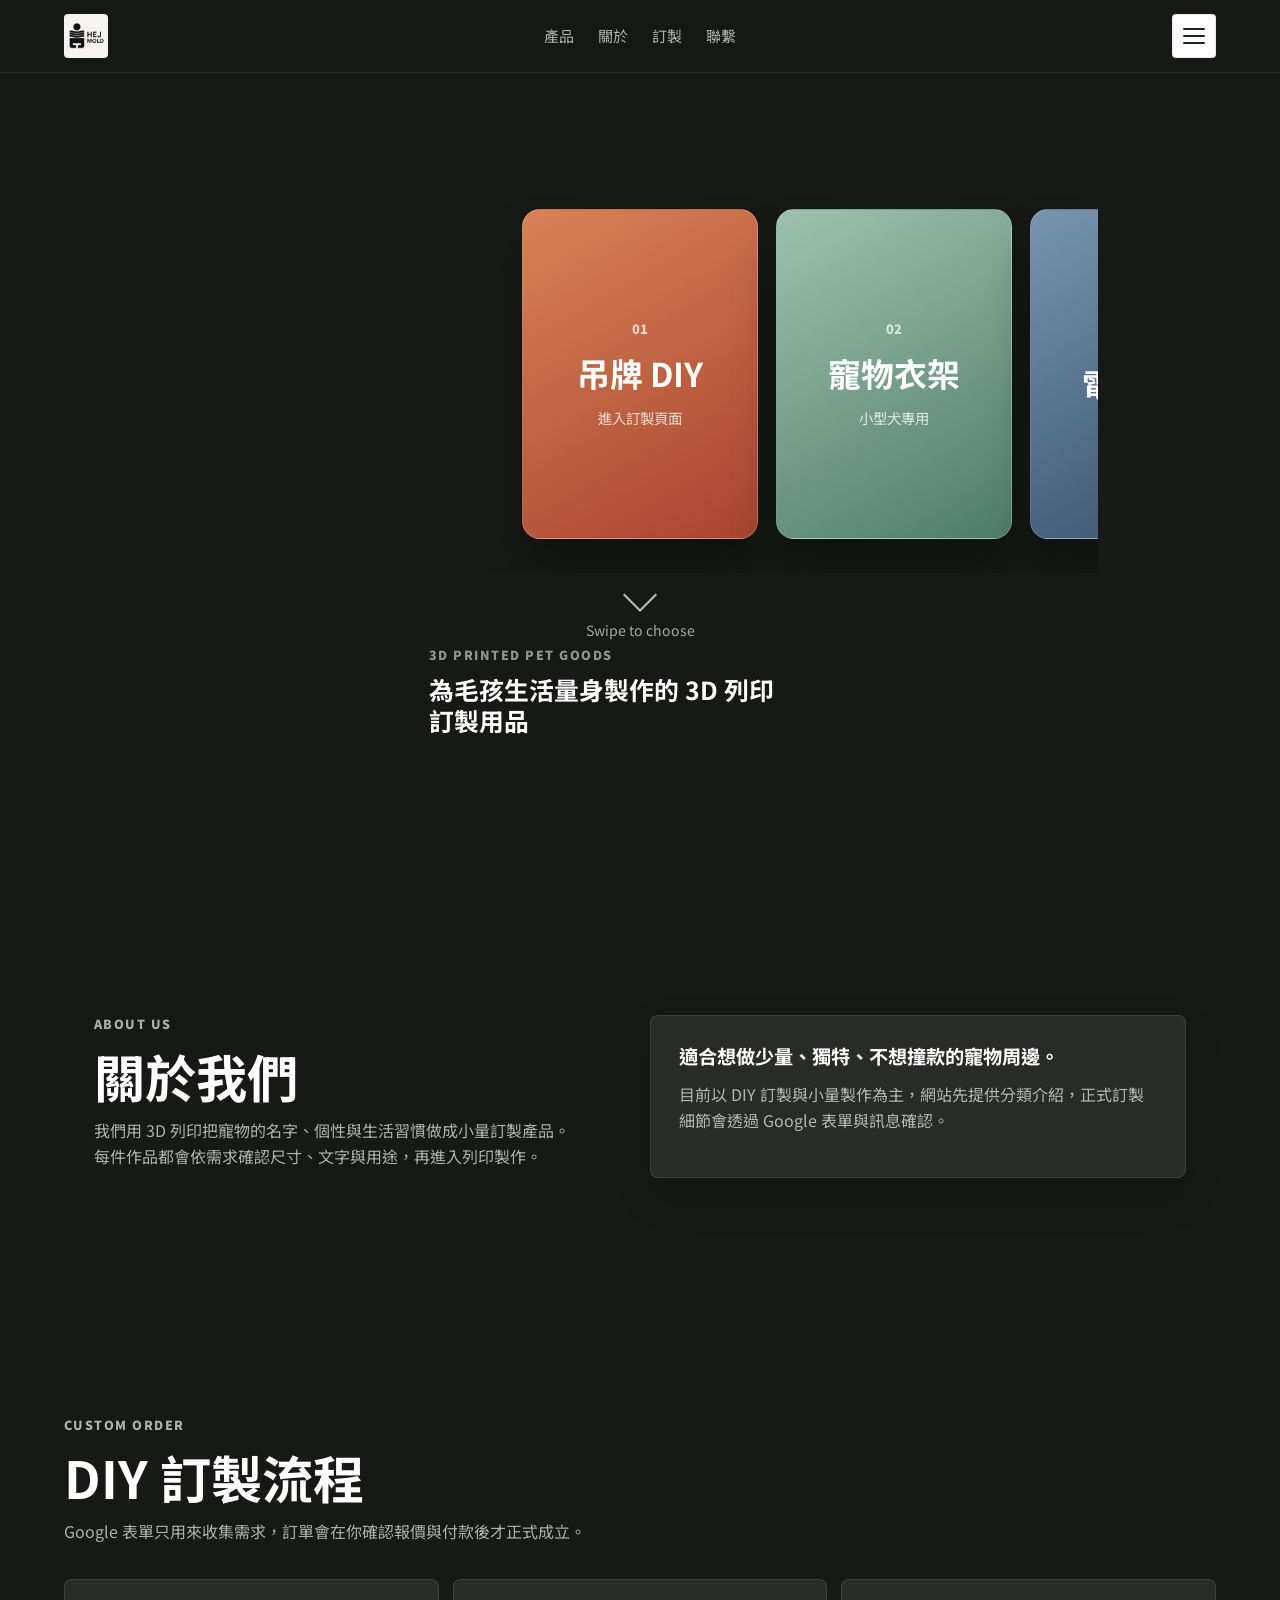
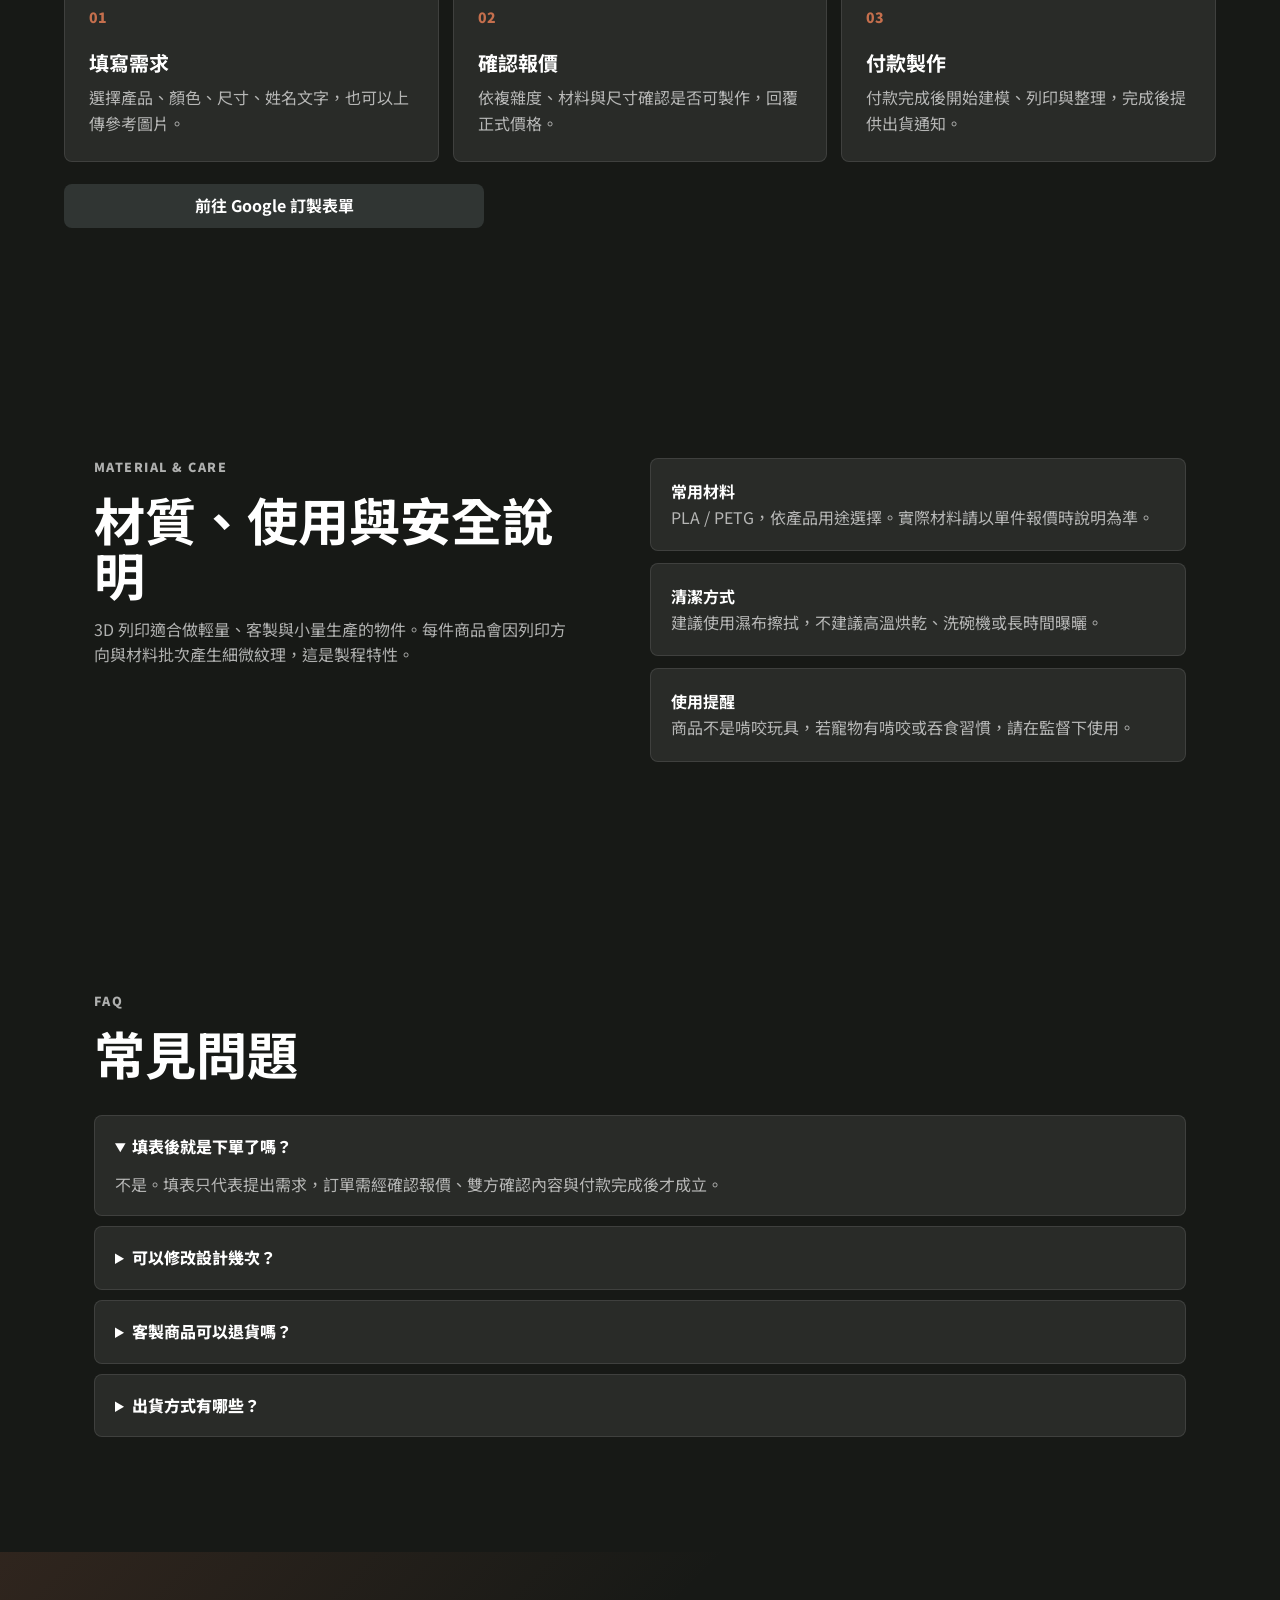
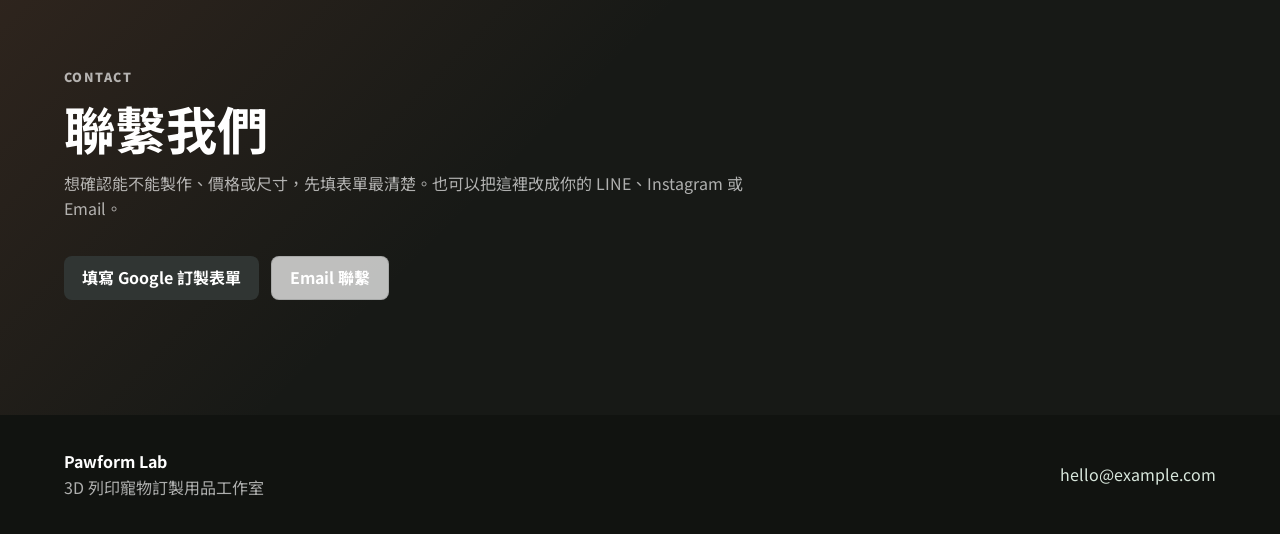
==== index.html @ da433636 "Initial HEJ MOLD website" ====
<!doctype html>
<html lang="zh-Hant">
  <head>
    <meta charset="utf-8">
    <meta name="viewport" content="width=device-width, initial-scale=1">
    <meta name="theme-color" content="#171916">
    <meta name="apple-mobile-web-app-status-bar-style" content="black-translucent">
    <title>Pawform Lab | 3D 列印寵物訂製用品</title>
    <meta
      name="description"
      content="Pawform Lab 製作 3D 列印寵物用品，提供姓名、尺寸、顏色與生活情境的 DIY 客製訂製。"
    >
    <link rel="preconnect" href="https://fonts.googleapis.com">
    <link rel="preconnect" href="https://fonts.gstatic.com" crossorigin>
    <link
      href="https://fonts.googleapis.com/css2?family=Noto+Sans+TC:wght@400;500;700;900&display=swap"
      rel="stylesheet"
    >
    <link rel="stylesheet" href="styles.css">
  </head>
  <body>
    <header class="site-header" aria-label="主選單">
      <a class="brand" href="#top" aria-label="HEJ MOLD 首頁">
        <img class="brand-logo" src="assets/hej-mold-logo.jpg" alt="HEJ MOLD">
      </a>
      <nav class="nav-links" aria-label="頁面區塊">
        <a href="#products">產品</a>
        <a href="#about">關於</a>
        <a href="#custom">訂製</a>
        <a href="#contact">聯繫</a>
      </nav>
      <button class="menu-toggle" type="button" aria-label="開啟選單" aria-controls="site-menu" aria-expanded="false">
        <span></span>
        <span></span>
        <span></span>
      </button>
    </header>

    <div class="menu-modal" id="site-menu" aria-hidden="true">
      <button class="menu-backdrop" type="button" aria-label="關閉選單"></button>
      <div class="menu-panel" role="dialog" aria-modal="true" aria-label="網站選單">
        <button class="menu-close" type="button" aria-label="關閉選單">×</button>
        <a href="#about">關於我們</a>
        <a href="#contact">聯繫我們</a>
        <div class="menu-qr">
          <img
            src="https://api.qrserver.com/v1/create-qr-code/?size=180x180&data=https%3A%2F%2Fwww.instagram.com%2Fhejmold%3Figsh%3DMWtweHJ1cDFxdWg3OQ%3D%3D"
            alt="HEJ MOLD Instagram QR Code"
          >
          <p>Instagram</p>
        </div>
      </div>
    </div>

    <main id="top">
      <section class="hero section-band">
        <div class="hero-categories" aria-label="產品類別卡片選單">
          <div class="category-carousel" aria-label="可滑動產品類別">
            <a class="category-card card-clay" href="tag-diy.html">
              <span>01</span>
              <strong>吊牌 DIY</strong>
              <small>進入訂製頁面</small>
            </a>
            <a class="category-card card-mint" href="#hanger">
              <span>02</span>
              <strong>寵物衣架</strong>
              <small>小型犬專用</small>
            </a>
            <a class="category-card card-blue" href="#smart-tag">
              <span>03</span>
              <strong>電子吊牌</strong>
              <small></small>
            </a>
            <a class="category-card card-cream" href="#statue">
              <span>04</span>
              <strong>寵物雕像製作</strong>
              <small></small>
            </a>
            <a class="category-card card-charcoal" href="#doll-bag">
              <span>05</span>
              <strong>娃包</strong>
              <small></small>
            </a>
            <a class="category-card card-mint" href="#about">
              <span>06</span>
              <strong>關於我們</strong>
              <small>小量訂製工作室</small>
            </a>
            <a class="category-card card-clay" href="#contact">
              <span>07</span>
              <strong>聯繫我們</strong>
              <small>填表確認報價</small>
            </a>
          </div>
          <div class="drag-hint">
            <span></span>
            <p>Swipe to choose</p>
          </div>
        </div>
        <div class="hero-summary">
          <p>3D Printed Pet Goods</p>
          <strong>為毛孩生活量身製作的 3D 列印訂製用品</strong>
        </div>
      </section>

      <section class="section product-overview" id="products">
        <div class="section-heading">
          <p class="eyebrow">Products</p>
          <h2>第一批主打產品</h2>
          <p>先用少量品項測試市場，讓客人容易理解、容易下單，也方便你控管製作時間。</p>
        </div>

        <div class="product-grid five-products">
          <a class="product-card" id="tag-diy" href="tag-diy.html">
            <div class="product-visual visual-tag" role="img" aria-label="寵物姓名吊牌示意"></div>
            <div class="product-info">
              <p class="product-type">Tag DIY</p>
              <h3>吊牌 DIY</h3>
              <p>專屬名牌，承載安心，也承載彼此的陪伴。可依需求選擇顏色、背面樣式與聯絡資訊。</p>
              <span class="price">填表後報價</span>
            </div>
          </a>

          <article class="product-card" id="hanger">
            <div class="product-visual visual-hanger" role="img" aria-label="寵物衣架示意"></div>
            <div class="product-info">
              <p class="product-type">Hanger</p>
              <h3>寵物衣架</h3>
              <p>為小型寵物衣服、牽繩、領巾設計，可依衣物尺寸調整寬度。</p>
              <span class="price">NT$ 120 起</span>
            </div>
          </article>

          <article class="product-card" id="smart-tag">
            <div class="product-visual visual-smart" role="img" aria-label="電子吊牌示意"></div>
            <div class="product-info">
              <p class="product-type">Smart Tag</p>
              <h3>電子吊牌</h3>
              <p>可規劃 QR Code 或 NFC 資訊入口，適合放聯絡方式、社群頁或寵物資料頁。</p>
              <span class="price">NT$ 280 起</span>
            </div>
          </article>

          <article class="product-card" id="statue">
            <div class="product-visual visual-statue" role="img" aria-label="寵物雕像示意"></div>
            <div class="product-info">
              <p class="product-type">Pet Statue</p>
              <h3>寵物雕像製作</h3>
              <p>依照片與造型需求製作紀念小雕像，適合桌面擺件、生日禮物與收藏。</p>
              <span class="price">依需求報價</span>
            </div>
          </article>

          <article class="product-card" id="doll-bag">
            <div class="product-visual visual-bag" role="img" aria-label="娃包示意"></div>
            <div class="product-info">
              <p class="product-type">Doll Bag</p>
              <h3>娃包</h3>
              <p>為玩偶、吊飾或小型寵物周邊設計的展示包配件，可搭配名字與色彩客製。</p>
              <span class="price">NT$ 320 起</span>
            </div>
          </article>
        </div>

      </section>

      <section class="section split" id="about">
        <div>
          <p class="eyebrow">About Us</p>
          <h2>關於我們</h2>
          <p>
            我們用 3D 列印把寵物的名字、個性與生活習慣做成小量訂製產品。每件作品都會依需求確認尺寸、文字與用途，再進入列印製作。
          </p>
        </div>
        <div class="about-panel">
          <strong>適合想做少量、獨特、不想撞款的寵物周邊。</strong>
          <p>目前以 DIY 訂製與小量製作為主，網站先提供分類介紹，正式訂製細節會透過 Google 表單與訊息確認。</p>
        </div>
      </section>

      <section class="custom section-band" id="custom">
        <div class="section-heading">
          <p class="eyebrow">Custom Order</p>
          <h2>DIY 訂製流程</h2>
          <p>Google 表單只用來收集需求，訂單會在你確認報價與付款後才正式成立。</p>
        </div>

        <div class="steps">
          <article>
            <span>01</span>
            <h3>填寫需求</h3>
            <p>選擇產品、顏色、尺寸、姓名文字，也可以上傳參考圖片。</p>
          </article>
          <article>
            <span>02</span>
            <h3>確認報價</h3>
            <p>依複雜度、材料與尺寸確認是否可製作，回覆正式價格。</p>
          </article>
          <article>
            <span>03</span>
            <h3>付款製作</h3>
            <p>付款完成後開始建模、列印與整理，完成後提供出貨通知。</p>
          </article>
        </div>

        <a class="wide-cta" href="https://docs.google.com/forms/d/e/1FAIpQLScx-44lM4GZ6sVmiGCI82Ga-LqEifvNZSYOcZWOJEOEW6aUzw/viewform" target="_blank" rel="noreferrer">
          前往 Google 訂製表單
        </a>
      </section>

      <section class="section split" id="material">
        <div>
          <p class="eyebrow">Material & Care</p>
          <h2>材質、使用與安全說明</h2>
          <p>
            3D 列印適合做輕量、客製與小量生產的物件。每件商品會因列印方向與材料批次產生細微紋理，這是製程特性。
          </p>
        </div>
        <div class="notice-list">
          <div>
            <strong>常用材料</strong>
            <p>PLA / PETG，依產品用途選擇。實際材料請以單件報價時說明為準。</p>
          </div>
          <div>
            <strong>清潔方式</strong>
            <p>建議使用濕布擦拭，不建議高溫烘乾、洗碗機或長時間曝曬。</p>
          </div>
          <div>
            <strong>使用提醒</strong>
            <p>商品不是啃咬玩具，若寵物有啃咬或吞食習慣，請在監督下使用。</p>
          </div>
        </div>
      </section>

      <section class="section" id="faq">
        <div class="section-heading">
          <p class="eyebrow">FAQ</p>
          <h2>常見問題</h2>
        </div>
        <div class="faq-list">
          <details open>
            <summary>填表後就是下單了嗎？</summary>
            <p>不是。填表只代表提出需求，訂單需經確認報價、雙方確認內容與付款完成後才成立。</p>
          </details>
          <details>
            <summary>可以修改設計幾次？</summary>
            <p>基礎文字與尺寸可在製作前討論調整。付款並開始列印後，若要大幅修改會重新報價。</p>
          </details>
          <details>
            <summary>客製商品可以退貨嗎？</summary>
            <p>客製化商品依個人需求製作，非重大瑕疵不接受任意退貨。若運送或製作有問題，請收到後盡快聯繫。</p>
          </details>
          <details>
            <summary>出貨方式有哪些？</summary>
            <p>可依你的服務能力改成超商店到店、郵寄或宅配。正式上線前請把運費規則補上。</p>
          </details>
        </div>
      </section>

      <section class="contact section-band" id="contact">
        <div class="section-heading">
          <p class="eyebrow">Contact</p>
          <h2>聯繫我們</h2>
          <p>想確認能不能製作、價格或尺寸，先填表單最清楚。也可以把這裡改成你的 LINE、Instagram 或 Email。</p>
        </div>
        <div class="contact-actions">
          <a class="button primary" href="https://docs.google.com/forms/d/e/1FAIpQLScx-44lM4GZ6sVmiGCI82Ga-LqEifvNZSYOcZWOJEOEW6aUzw/viewform" target="_blank" rel="noreferrer">
            填寫 Google 訂製表單
          </a>
          <a class="button secondary" href="mailto:hello@example.com">Email 聯繫</a>
        </div>
      </section>
    </main>

    <footer class="site-footer">
      <div>
        <strong>Pawform Lab</strong>
        <p>3D 列印寵物訂製用品工作室</p>
      </div>
      <a href="mailto:hello@example.com">hello@example.com</a>
    </footer>
    <script src="script.js"></script>
  </body>
</html>
---- styles.css ----
:root {
  --ink: #1f2523;
  --muted: #66706d;
  --line: #dce2de;
  --paper: #f7f5ef;
  --panel: #ffffff;
  --clay: #c56f4d;
  --mint: #8fb7a3;
  --blue: #506f8f;
  --charcoal: #303533;
  --shadow: 0 24px 70px rgba(39, 45, 42, 0.14);
}

* {
  box-sizing: border-box;
}

html {
  scroll-behavior: smooth;
  background: #171916;
  overflow-x: hidden;
}

body {
  margin: 0;
  color: white;
  background: #171916;
  font-family: "Noto Sans TC", system-ui, -apple-system, BlinkMacSystemFont, "Segoe UI", sans-serif;
  line-height: 1.6;
  overflow-x: hidden;
}

a {
  color: inherit;
  text-decoration: none;
}

.site-header {
  position: fixed;
  top: 0;
  right: 0;
  left: 0;
  z-index: 20;
  display: flex;
  align-items: center;
  justify-content: space-between;
  gap: 24px;
  min-height: calc(72px + env(safe-area-inset-top));
  padding: calc(14px + env(safe-area-inset-top)) clamp(20px, 5vw, 64px) 14px;
  background: rgba(23, 25, 22, 0.9);
  border-bottom: 1px solid rgba(255, 255, 255, 0.08);
  backdrop-filter: blur(18px);
}

.brand,
.nav-links,
.contact-actions,
.site-footer {
  display: flex;
  align-items: center;
}

.brand {
  gap: 10px;
  font-weight: 900;
  letter-spacing: 0;
}

.brand-logo {
  display: block;
  width: 44px;
  height: 44px;
  object-fit: cover;
  background: white;
  border-radius: 4px;
}

.brand-mark {
  display: grid;
  width: 34px;
  height: 34px;
  place-items: center;
  color: white;
  background: var(--charcoal);
  border-radius: 8px;
}

.nav-links {
  gap: 24px;
  color: rgba(255, 255, 255, 0.66);
  font-size: 0.94rem;
}

.nav-links a:hover {
  color: white;
}

.nav-cta,
.button,
.wide-cta {
  display: inline-flex;
  align-items: center;
  justify-content: center;
  min-height: 44px;
  padding: 0 18px;
  font-weight: 700;
  border-radius: 8px;
}

.nav-cta,
.button.primary,
.wide-cta {
  color: white;
  background: var(--charcoal);
}

.menu-toggle {
  display: inline-grid;
  width: 44px;
  height: 44px;
  place-items: center;
  padding: 10px;
  background: white;
  border: 1px solid rgba(31, 37, 35, 0.1);
  border-radius: 4px;
  cursor: pointer;
}

.menu-toggle span {
  display: block;
  width: 22px;
  height: 2px;
  background: var(--ink);
  border-radius: 999px;
}

.menu-modal {
  position: fixed;
  inset: 0;
  z-index: 80;
  display: grid;
  justify-items: end;
  pointer-events: none;
  opacity: 0;
  transition: opacity 180ms ease;
}

.menu-modal[aria-hidden="false"] {
  pointer-events: auto;
  opacity: 1;
}

.menu-backdrop {
  position: absolute;
  inset: 0;
  background: rgba(23, 25, 22, 0.58);
  border: 0;
}

.menu-panel {
  position: relative;
  display: grid;
  align-content: start;
  width: min(340px, calc(100vw - 32px));
  min-height: 100%;
  gap: 12px;
  padding: 72px 22px 28px;
  background: #fffaf0;
  box-shadow: -18px 0 42px rgba(0, 0, 0, 0.2);
  transform: translateX(100%);
  transition: transform 220ms ease;
}

.menu-modal[aria-hidden="false"] .menu-panel {
  transform: translateX(0);
}

.menu-close {
  position: absolute;
  top: 18px;
  right: 18px;
  width: 40px;
  height: 40px;
  color: var(--ink);
  font-size: 1.8rem;
  line-height: 1;
  background: transparent;
  border: 0;
  cursor: pointer;
}

.menu-panel > a {
  display: flex;
  align-items: center;
  min-height: 54px;
  padding: 0 14px;
  color: var(--ink);
  font-size: 1.08rem;
  font-weight: 900;
  background: white;
  border: 1px solid rgba(31, 37, 35, 0.08);
  border-radius: 8px;
}

.menu-qr {
  display: grid;
  justify-items: center;
  gap: 12px;
  margin-top: 18px;
  padding: 22px;
  background: white;
  border: 1px solid rgba(31, 37, 35, 0.08);
  border-radius: 8px;
}

.menu-qr img {
  width: 180px;
  height: 180px;
}

.menu-qr p {
  margin: 0;
  color: var(--muted);
  font-weight: 900;
}

body.menu-open {
  overflow: hidden;
}

.section,
.section-band {
  padding: clamp(72px, 9vw, 120px) clamp(20px, 5vw, 64px);
}

.section {
  max-width: 1220px;
  margin: 0 auto;
}

.section-band {
  width: 100%;
}

.hero {
  display: grid;
  align-content: center;
  justify-items: center;
  min-height: 100svh;
  padding: calc(96px + env(safe-area-inset-top)) clamp(16px, 5vw, 64px) clamp(40px, 6vw, 72px);
  background: #171916;
}

.eyebrow {
  margin: 0 0 14px;
  color: var(--clay);
  font-size: 0.78rem;
  font-weight: 900;
  letter-spacing: 0.12em;
  text-transform: uppercase;
}

h1,
h2,
h3,
p {
  margin-top: 0;
}

h1 {
  max-width: 720px;
  margin-bottom: 22px;
  font-size: clamp(2.8rem, 7vw, 6.8rem);
  line-height: 0.98;
  letter-spacing: 0;
}

h2 {
  margin-bottom: 14px;
  font-size: clamp(2rem, 4vw, 4rem);
  line-height: 1.08;
  letter-spacing: 0;
}

h3 {
  margin-bottom: 10px;
  font-size: 1.25rem;
  line-height: 1.25;
}

.hero-text,
.section-heading p,
.split p,
.product-info p,
.steps p,
.notice-list p,
.faq-list p,
.site-footer p {
  color: rgba(255, 255, 255, 0.66);
}

.section h2,
.section h3,
.section-band h2,
.section-band h3,
.about-panel strong,
.faq-list summary,
.notice-list strong {
  color: white;
}

.hero-text {
  max-width: 610px;
  margin-bottom: 32px;
  font-size: clamp(1.05rem, 2vw, 1.3rem);
}

.button.secondary {
  background: rgba(255, 255, 255, 0.72);
  border: 1px solid rgba(31, 37, 35, 0.14);
}

.hero-product,
.hero-categories {
  position: relative;
  width: 100%;
  min-height: 0;
}

.hero-categories {
  display: grid;
  place-items: center;
}

.drag-hint p {
  margin: 0;
  color: rgba(255, 255, 255, 0.62);
  font-size: 0.88rem;
}

.category-carousel {
  display: flex;
  gap: 18px;
  width: min(100%, 560px);
  overflow-x: auto;
  padding: 22px calc(50% - 118px) 34px;
  scroll-snap-type: x mandatory;
  scrollbar-width: none;
}

.category-carousel::-webkit-scrollbar {
  display: none;
}

.category-card {
  position: relative;
  display: flex;
  flex: 0 0 236px;
  flex-direction: column;
  align-items: center;
  justify-content: center;
  gap: 16px;
  min-height: clamp(270px, 40svh, 330px);
  padding: 22px;
  color: white;
  text-align: center;
  border: 1px solid rgba(255, 255, 255, 0.18);
  border-radius: 18px;
  scroll-snap-align: center;
  box-shadow: 0 30px 44px rgba(0, 0, 0, 0.28);
  transition: transform 180ms ease, opacity 180ms ease;
}

.category-card:hover {
  transform: translateY(-6px);
}

.category-card span {
  color: rgba(255, 255, 255, 0.72);
  font-size: 0.8rem;
  font-weight: 900;
}

.category-card strong {
  max-width: 180px;
  font-size: 2.05rem;
  line-height: 1.05;
}

.category-card small {
  color: rgba(255, 255, 255, 0.78);
  font-size: 0.9rem;
}

.card-clay {
  background: linear-gradient(150deg, #d88257, #a7452f);
}

.card-mint {
  background: linear-gradient(150deg, #9fc1ad, #4e7d6b);
}

.card-blue {
  background: linear-gradient(150deg, #7894b0, #344d6b);
}

.card-cream {
  color: var(--ink);
  background: linear-gradient(150deg, #fff6dd, #d9b46f);
}

.card-cream span,
.card-cream small {
  color: rgba(31, 37, 35, 0.68);
}

.card-charcoal {
  background: linear-gradient(150deg, #545b57, #1a1f1d);
}

.drag-hint {
  display: grid;
  justify-items: center;
  gap: 12px;
  padding-top: 10px;
}

.hero-summary {
  display: grid;
  gap: 8px;
  width: min(430px, 100%);
  padding: 4px 4px 0;
  color: white;
}

.hero-summary p {
  margin: 0;
  color: rgba(255, 255, 255, 0.54);
  font-size: 0.78rem;
  font-weight: 900;
  letter-spacing: 0.12em;
  text-transform: uppercase;
}

.hero-summary strong {
  max-width: 350px;
  font-size: clamp(1.2rem, 5vw, 1.55rem);
  line-height: 1.28;
}

.drag-hint span {
  width: 24px;
  height: 24px;
  border: solid rgba(255, 255, 255, 0.72);
  border-width: 0 2px 2px 0;
  transform: rotate(45deg);
  animation: drag-bounce 1.5s ease-in-out infinite;
}

@keyframes drag-bounce {
  50% {
    transform: translateY(8px) rotate(45deg);
  }
}

.product-overview {
  display: none;
}

.product-stage {
  position: relative;
  height: 520px;
  overflow: hidden;
  background:
    radial-gradient(circle at 30% 24%, rgba(255, 255, 255, 0.72), transparent 22%),
    linear-gradient(150deg, #dfe9df, #c4d4cb 48%, #e8e2d7);
  border: 1px solid rgba(31, 37, 35, 0.09);
  border-radius: 8px;
  box-shadow: var(--shadow);
}

.tag-preview,
.stand-preview,
.bowl-preview {
  position: absolute;
  filter: drop-shadow(0 28px 22px rgba(36, 44, 40, 0.18));
}

.tag-preview {
  top: 72px;
  left: 52px;
  display: grid;
  width: 230px;
  height: 154px;
  place-items: center;
  color: white;
  background: linear-gradient(145deg, #cc7350, #a94e34);
  border-radius: 34px 34px 48px 48px;
  transform: rotate(-9deg);
}

.tag-hole {
  position: absolute;
  top: 20px;
  width: 28px;
  height: 28px;
  background: #f7f5ef;
  border-radius: 50%;
}

.tag-name {
  margin-top: 26px;
  font-size: 2rem;
  font-weight: 900;
}

.tag-line {
  margin-top: -22px;
  font-size: 0.72rem;
  font-weight: 700;
  letter-spacing: 0.18em;
}

.stand-preview {
  right: 42px;
  bottom: 74px;
  width: 240px;
  height: 250px;
  background: #f8f2e7;
  border: 18px solid #2f3b39;
  border-bottom-width: 34px;
  border-radius: 18px;
  transform: rotate(4deg);
}

.stand-preview span {
  display: block;
  height: 18px;
  margin: 28px 26px;
  background: var(--mint);
  border-radius: 999px;
}

.bowl-preview {
  left: 92px;
  bottom: 68px;
  width: 220px;
  height: 118px;
  background: linear-gradient(180deg, #7f9eb5 0 44%, #506f8f 45% 100%);
  border-radius: 20px 20px 72px 72px;
}

.sample-card {
  position: absolute;
  right: -18px;
  bottom: 36px;
  display: flex;
  align-items: center;
  gap: 14px;
  width: min(310px, 82%);
  padding: 16px;
  background: rgba(255, 255, 255, 0.86);
  border: 1px solid rgba(31, 37, 35, 0.1);
  border-radius: 8px;
  box-shadow: 0 18px 48px rgba(31, 37, 35, 0.16);
  backdrop-filter: blur(16px);
}

.sample-card p {
  margin: 3px 0 0;
  color: var(--muted);
  font-size: 0.9rem;
}

.sample-dot {
  flex: 0 0 auto;
  width: 42px;
  height: 42px;
  background: var(--mint);
  border: 8px solid #eaf2ec;
  border-radius: 50%;
}

.section-heading {
  max-width: 720px;
  margin-bottom: 34px;
}

.product-grid {
  display: grid;
  grid-template-columns: repeat(3, minmax(0, 1fr));
  gap: 18px;
}

.five-products {
  grid-template-columns: repeat(5, minmax(0, 1fr));
}

.product-card {
  display: block;
  overflow: hidden;
  background: var(--panel);
  border: 1px solid rgba(31, 37, 35, 0.08);
  border-radius: 8px;
  box-shadow: 0 18px 38px rgba(31, 37, 35, 0.08);
}

.product-visual {
  position: relative;
  min-height: 260px;
  background: #e8ece6;
}

.visual-tag::before,
.visual-hanger::before,
.visual-stand::before,
.visual-stand::after,
.visual-smart::before,
.visual-smart::after,
.visual-statue::before,
.visual-statue::after,
.visual-bag::before,
.visual-bag::after {
  position: absolute;
  content: "";
}

.visual-tag::before {
  inset: 58px 82px 68px;
  background: var(--clay);
  border-radius: 28px 28px 40px 40px;
  box-shadow: inset 0 14px 0 rgba(255, 255, 255, 0.18), 0 26px 30px rgba(31, 37, 35, 0.12);
}

.visual-tag::after {
  position: absolute;
  top: 82px;
  left: 50%;
  width: 26px;
  height: 26px;
  content: "";
  background: var(--paper);
  border-radius: 50%;
  transform: translateX(-50%);
}

.visual-hanger {
  background: linear-gradient(135deg, #f0eadf, #dae5dc);
}

.visual-hanger::before {
  top: 70px;
  left: 50%;
  width: 190px;
  height: 104px;
  border: 18px solid var(--blue);
  border-top: 0;
  border-radius: 0 0 90px 90px;
  transform: translateX(-50%);
}

.visual-hanger::after {
  position: absolute;
  top: 48px;
  left: 50%;
  width: 46px;
  height: 46px;
  content: "";
  border: 12px solid var(--blue);
  border-bottom: 0;
  border-radius: 50px 50px 0 0;
  transform: translateX(-50%);
}

.visual-stand {
  background: linear-gradient(135deg, #dce7e1, #f1eee6);
}

.visual-stand::before {
  inset: 56px 92px 54px;
  background: var(--charcoal);
  border-radius: 8px;
}

.visual-stand::after {
  inset: 82px 120px 86px;
  background: repeating-linear-gradient(180deg, var(--mint) 0 16px, transparent 16px 44px);
}

.visual-smart {
  background: linear-gradient(135deg, #ece8df, #dce7e9);
}

.visual-smart::before {
  inset: 56px 82px 64px;
  background: var(--charcoal);
  border-radius: 34px 34px 44px 44px;
  box-shadow: 0 24px 28px rgba(31, 37, 35, 0.16);
}

.visual-smart::after {
  top: 112px;
  left: 50%;
  width: 76px;
  height: 76px;
  background:
    linear-gradient(90deg, white 0 14px, transparent 14px 26px, white 26px 40px, transparent 40px),
    linear-gradient(white 0 14px, transparent 14px 26px, white 26px 40px, transparent 40px);
  border: 14px solid #f4f0e6;
  transform: translateX(-50%);
}

.visual-statue {
  background: linear-gradient(135deg, #e8eee9, #f1e5da);
}

.visual-statue::before {
  top: 60px;
  left: 50%;
  width: 118px;
  height: 124px;
  background: var(--mint);
  border-radius: 46% 46% 40% 40%;
  box-shadow: 0 24px 28px rgba(31, 37, 35, 0.15);
  transform: translateX(-50%);
}

.visual-statue::after {
  left: 50%;
  bottom: 48px;
  width: 178px;
  height: 44px;
  background: var(--clay);
  border-radius: 50%;
  transform: translateX(-50%);
}

.visual-bag {
  background: linear-gradient(135deg, #f2eadf, #dce5df);
}

.visual-bag::before {
  inset: 72px 80px 48px;
  background: #fffaf0;
  border: 18px solid var(--blue);
  border-radius: 34px 34px 26px 26px;
  box-shadow: 0 24px 28px rgba(31, 37, 35, 0.13);
}

.visual-bag::after {
  top: 46px;
  left: 50%;
  width: 96px;
  height: 70px;
  border: 16px solid var(--blue);
  border-bottom: 0;
  border-radius: 80px 80px 0 0;
  transform: translateX(-50%);
}

.product-info {
  padding: 22px;
}

.product-type {
  margin-bottom: 6px;
  color: var(--clay);
  font-size: 0.78rem;
  font-weight: 900;
  letter-spacing: 0.1em;
  text-transform: uppercase;
}

.price {
  display: inline-flex;
  margin-top: 12px;
  color: var(--ink);
  font-weight: 900;
}

.product-page {
  padding: calc(96px + env(safe-area-inset-top)) clamp(16px, 5vw, 64px) clamp(80px, 8vw, 120px);
}

.product-page .tag-detail {
  max-width: 1040px;
  margin: 0 auto;
}

.tag-detail {
  display: grid;
  gap: 18px;
  margin-top: 28px;
}

.tag-detail section {
  overflow: hidden;
  padding: clamp(28px, 6vw, 54px);
  background:
    linear-gradient(135deg, rgba(255, 255, 255, 0.86), rgba(255, 255, 255, 0.72)),
    var(--panel);
  border: 1px solid rgba(31, 37, 35, 0.08);
  border-radius: 8px;
}

.tag-story {
  min-height: 320px;
  display: grid;
  align-content: center;
  justify-items: center;
  text-align: center;
}

.tag-story h1,
.tag-story h2 {
  color: #5d615f;
  text-shadow: 0 2px 0 rgba(255, 255, 255, 0.9), 0 7px 18px rgba(31, 37, 35, 0.18);
}

.tag-story > p:last-child {
  margin: 0;
  color: #a17a6a;
  font-size: clamp(1rem, 3vw, 1.35rem);
  font-weight: 700;
  letter-spacing: 0.08em;
}

.tag-story.with-pet {
  grid-template-columns: minmax(0, 1fr) 240px;
  justify-items: stretch;
  text-align: left;
  gap: 24px;
}

.tag-story.with-pet h3,
.tag-story.with-pet h2,
.tag-specs h3,
.tag-specs h2,
.tag-options h3,
.tag-options h2,
.tag-notice h2,
.tag-notice h3 {
  color: #5d615f;
  font-size: clamp(1.7rem, 5vw, 3rem);
  letter-spacing: 0.06em;
}

.tag-story.with-pet p {
  color: #6f7471;
  font-size: clamp(1.05rem, 3vw, 1.45rem);
  font-weight: 700;
}

.pet-portrait {
  align-self: center;
  width: 240px;
  aspect-ratio: 1;
  background:
    radial-gradient(circle at 50% 35%, #eed7bd 0 28%, transparent 29%),
    radial-gradient(circle at 38% 33%, #d0aa86 0 11%, transparent 12%),
    radial-gradient(circle at 62% 33%, #d0aa86 0 11%, transparent 12%),
    radial-gradient(circle at 50% 63%, #9fb4a8 0 33%, transparent 34%),
    #f6f2eb;
  border-radius: 50%;
  box-shadow: inset 0 -18px 34px rgba(255, 255, 255, 0.88), 0 22px 42px rgba(31, 37, 35, 0.12);
}

.tag-specs,
.tag-options,
.tag-notice {
  text-align: center;
}

.spec-row {
  display: grid;
  grid-template-columns: repeat(2, 1fr);
  max-width: 420px;
  margin: 30px auto;
}

.spec-row div {
  display: grid;
  gap: 8px;
  color: #747a77;
}

.spec-row div + div {
  border-left: 2px solid rgba(31, 37, 35, 0.18);
}

.spec-row span {
  font-weight: 700;
}

.spec-row strong {
  font-size: 1.2rem;
  letter-spacing: 0.08em;
}

.tag-size-visual {
  position: relative;
  width: min(360px, 100%);
  min-height: 300px;
  margin: 0 auto 28px;
  display: grid;
  place-items: center;
}

.round-tag-demo {
  position: relative;
  display: grid;
  width: 220px;
  aspect-ratio: 1;
  place-items: center;
  color: #171916;
  background: #b9bab4;
  border-radius: 50%;
  box-shadow: inset 0 0 0 12px rgba(31, 37, 35, 0.08), 0 24px 34px rgba(31, 37, 35, 0.14);
}

.round-tag-demo::before {
  position: absolute;
  top: -28px;
  width: 34px;
  height: 54px;
  content: "";
  border: 10px solid #111310;
  border-bottom: 0;
  border-radius: 26px 26px 0 0;
}

.round-tag-demo span {
  margin-top: 30px;
  font-size: 1.65rem;
  font-weight: 900;
  letter-spacing: 0.16em;
}

.size-y,
.size-x {
  position: absolute;
  color: #5d615f;
  font-size: 1.05rem;
  font-weight: 900;
  letter-spacing: 0.08em;
}

.size-y {
  left: 10px;
  top: 50%;
  transform: translateY(-50%);
}

.size-x {
  bottom: 6px;
  left: 50%;
  transform: translateX(-50%);
}

.tag-note {
  max-width: 520px;
  margin: 0 auto;
  color: #747a77;
  font-size: clamp(1rem, 3vw, 1.25rem);
  font-weight: 700;
}

.color-grid,
.back-grid {
  display: grid;
  grid-template-columns: repeat(4, minmax(0, 1fr));
  gap: 18px;
  margin-top: 28px;
}

.color-grid div,
.back-grid div {
  display: grid;
  justify-items: center;
  gap: 12px;
  color: #747a77;
  font-weight: 700;
}

.swatch,
.back-grid span {
  display: grid;
  width: min(128px, 100%);
  aspect-ratio: 1;
  place-items: center;
  border-radius: 50%;
  box-shadow: inset 0 0 0 8px rgba(31, 37, 35, 0.06), 0 14px 22px rgba(31, 37, 35, 0.1);
}

.fog {
  background: #b8b8b3;
}

.navy {
  background: #626d93;
}

.olive {
  background: #72785f;
}

.black {
  background: #3d3f3e;
}

.back-grid span {
  color: #4c514f;
  border: 2px solid #d7d7d2;
  background: #fbfaf7;
  font-size: 0.9rem;
  font-weight: 900;
}

.back-grid span:empty::before {
  content: "";
}

.tag-notice {
  text-align: left;
}

.tag-notice ul {
  display: grid;
  gap: 12px;
  margin: 18px 0 24px;
  padding-left: 1.2rem;
  color: #747a77;
  font-weight: 700;
}

.tag-notice .button {
  width: 100%;
}

.custom {
  background: #171916;
}

.steps {
  display: grid;
  grid-template-columns: repeat(3, minmax(0, 1fr));
  gap: 14px;
  margin-bottom: 22px;
}

.steps article,
.notice-list div,
.faq-list details {
  background: rgba(255, 255, 255, 0.08);
  border: 1px solid rgba(255, 255, 255, 0.1);
  border-radius: 8px;
}

.steps article {
  padding: 24px;
}

.steps span {
  display: inline-flex;
  margin-bottom: 22px;
  color: var(--clay);
  font-size: 0.88rem;
  font-weight: 900;
}

.wide-cta {
  width: min(100%, 420px);
}

.split {
  display: grid;
  grid-template-columns: minmax(0, 0.9fr) minmax(320px, 1fr);
  gap: clamp(28px, 6vw, 74px);
  align-items: start;
}

.notice-list {
  display: grid;
  gap: 12px;
}

.notice-list div {
  padding: 20px;
}

.about-panel {
  padding: 28px;
  background: rgba(255, 255, 255, 0.08);
  border: 1px solid rgba(255, 255, 255, 0.1);
  border-radius: 8px;
  box-shadow: 0 18px 42px rgba(0, 0, 0, 0.14);
}

.about-panel strong {
  display: block;
  margin-bottom: 12px;
  font-size: 1.2rem;
  line-height: 1.35;
}

.notice-list p,
.faq-list p,
.steps p,
.product-info p,
.site-footer p {
  margin-bottom: 0;
}

.faq-list {
  display: grid;
  gap: 10px;
}

.faq-list details {
  padding: 18px 20px;
}

.faq-list summary {
  cursor: pointer;
  font-weight: 800;
}

.faq-list p {
  padding-top: 12px;
}

.site-footer {
  justify-content: space-between;
  gap: 24px;
  padding: 34px clamp(20px, 5vw, 64px);
  color: white;
  background: #111310;
}

.site-footer a {
  color: #d8e7dc;
}

.floating-order {
  position: fixed;
  right: 16px;
  bottom: 16px;
  left: 16px;
  z-index: 40;
  display: none;
  align-items: center;
  justify-content: center;
  min-height: 52px;
  color: var(--ink);
  font-weight: 900;
  background: #fff6dd;
  border: 1px solid rgba(31, 37, 35, 0.12);
  border-radius: 8px;
  box-shadow: 0 18px 42px rgba(31, 37, 35, 0.24);
}

.contact {
  background:
    linear-gradient(135deg, rgba(197, 111, 77, 0.14), transparent 42%),
    #171916;
}

.contact-actions {
  flex-wrap: wrap;
  gap: 12px;
}

@media (max-width: 920px) {
  .nav-links {
    display: none;
  }

  .hero,
  .split {
    grid-template-columns: 1fr;
  }

  .hero {
    min-height: 100svh;
  }

  .hero-product,
  .hero-categories {
    min-height: 0;
  }

  .product-stage {
    height: 430px;
  }

  .product-grid,
  .five-products,
  .steps {
    grid-template-columns: 1fr;
  }

}

@media (max-width: 620px) {
  body {
    padding-bottom: 76px;
  }

  .site-header {
    min-height: calc(58px + env(safe-area-inset-top));
    padding: calc(10px + env(safe-area-inset-top)) 14px 10px;
    background: #171916;
    border-bottom-color: rgba(255, 255, 255, 0.08);
  }

  .brand {
    color: white;
  }

  .nav-cta {
    min-height: 38px;
    padding: 0 12px;
    color: var(--ink);
    background: #fff6dd;
    font-size: 0.86rem;
  }

  .section,
  .section-band {
    padding-inline: 18px;
  }

  h1 {
    font-size: clamp(2.55rem, 15vw, 4rem);
  }

  .hero-categories {
    min-height: 0;
  }

  .category-carousel {
    padding-inline: calc(50% - 103px);
  }

  .category-card {
    flex-basis: 206px;
    min-height: 270px;
  }

  .category-card strong {
    font-size: 1.68rem;
  }

  .tag-story {
    min-height: 260px;
  }

  .tag-story.with-pet {
    grid-template-columns: 1fr;
  }

  .pet-portrait {
    width: min(220px, 72vw);
    justify-self: center;
  }

  .color-grid,
  .back-grid {
    grid-template-columns: repeat(2, minmax(0, 1fr));
    gap: 20px 12px;
  }

  .floating-order {
    display: flex;
  }

  .tag-preview {
    left: 24px;
    width: 190px;
    height: 128px;
  }

  .stand-preview {
    right: 20px;
    width: 188px;
  }

  .bowl-preview {
    left: 46px;
    width: 188px;
  }

  .sample-card {
    right: 10px;
  }

  .site-footer {
    align-items: flex-start;
    flex-direction: column;
  }
}
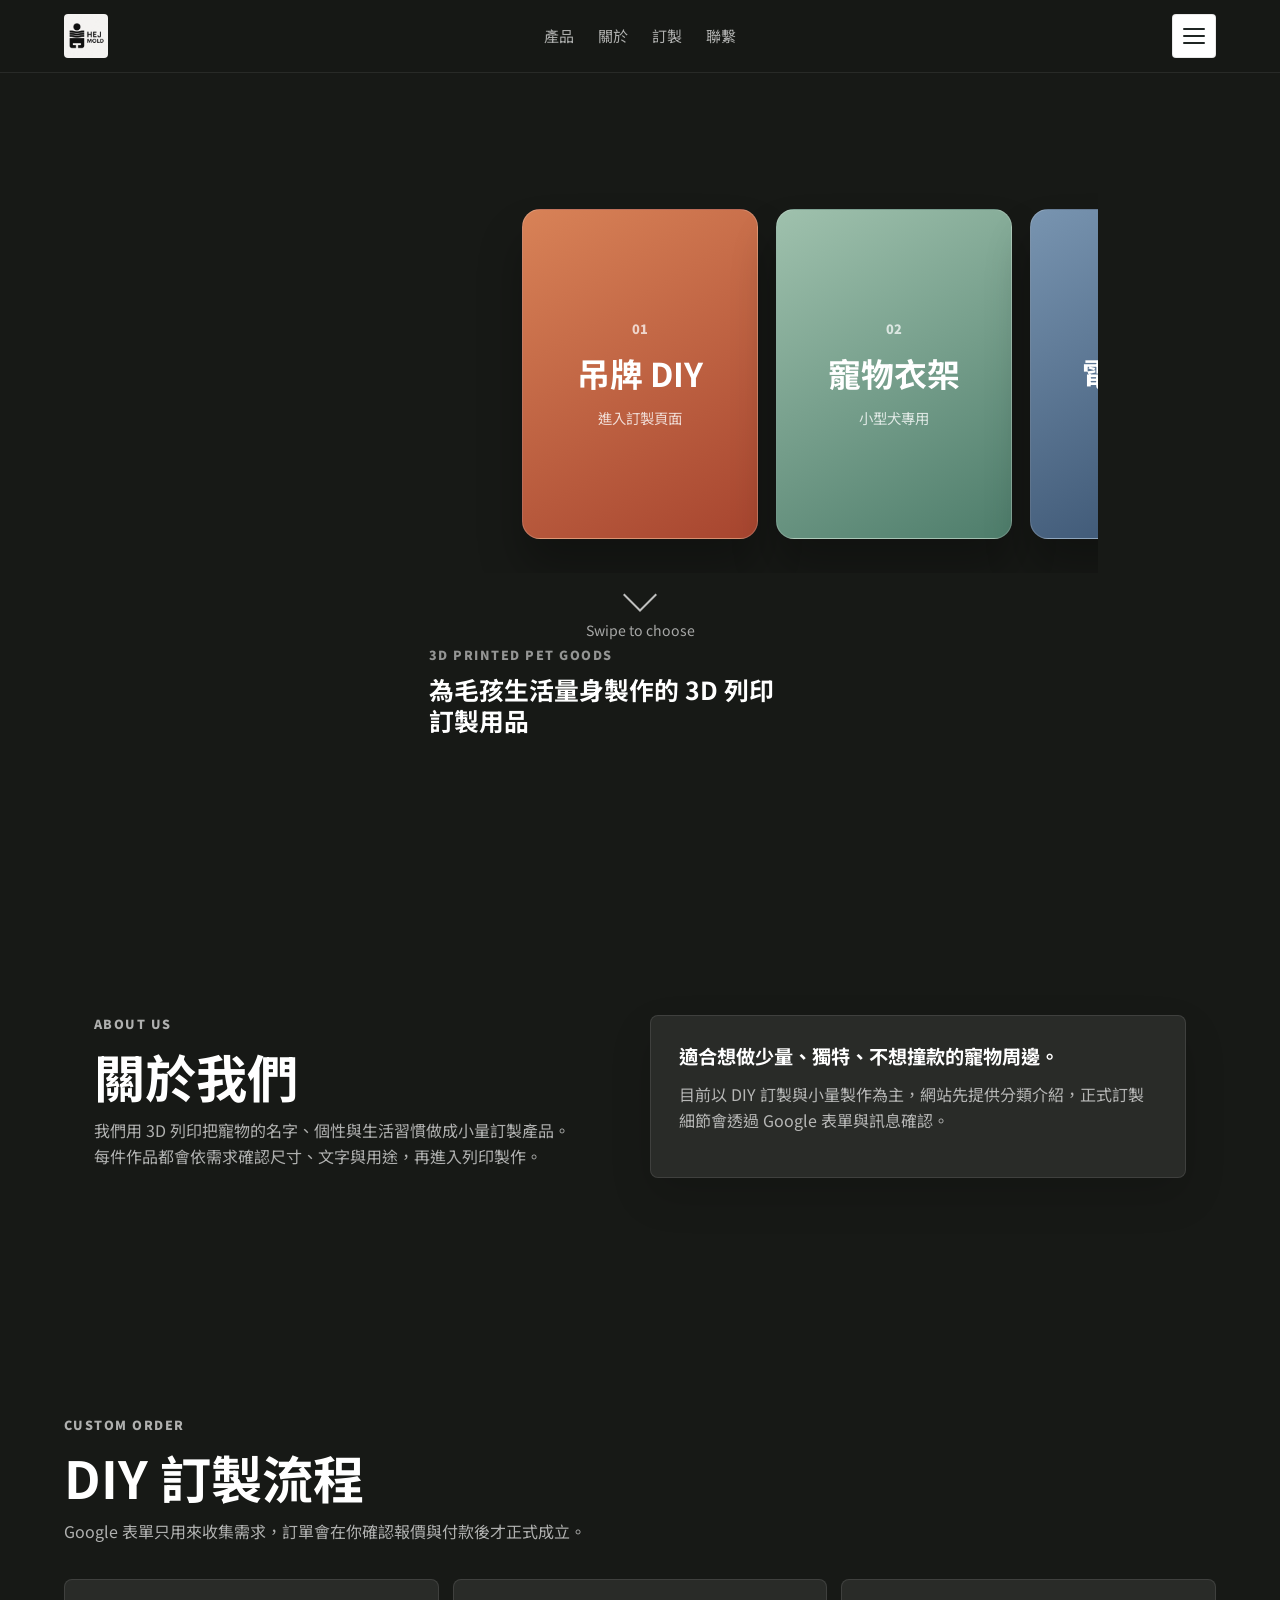
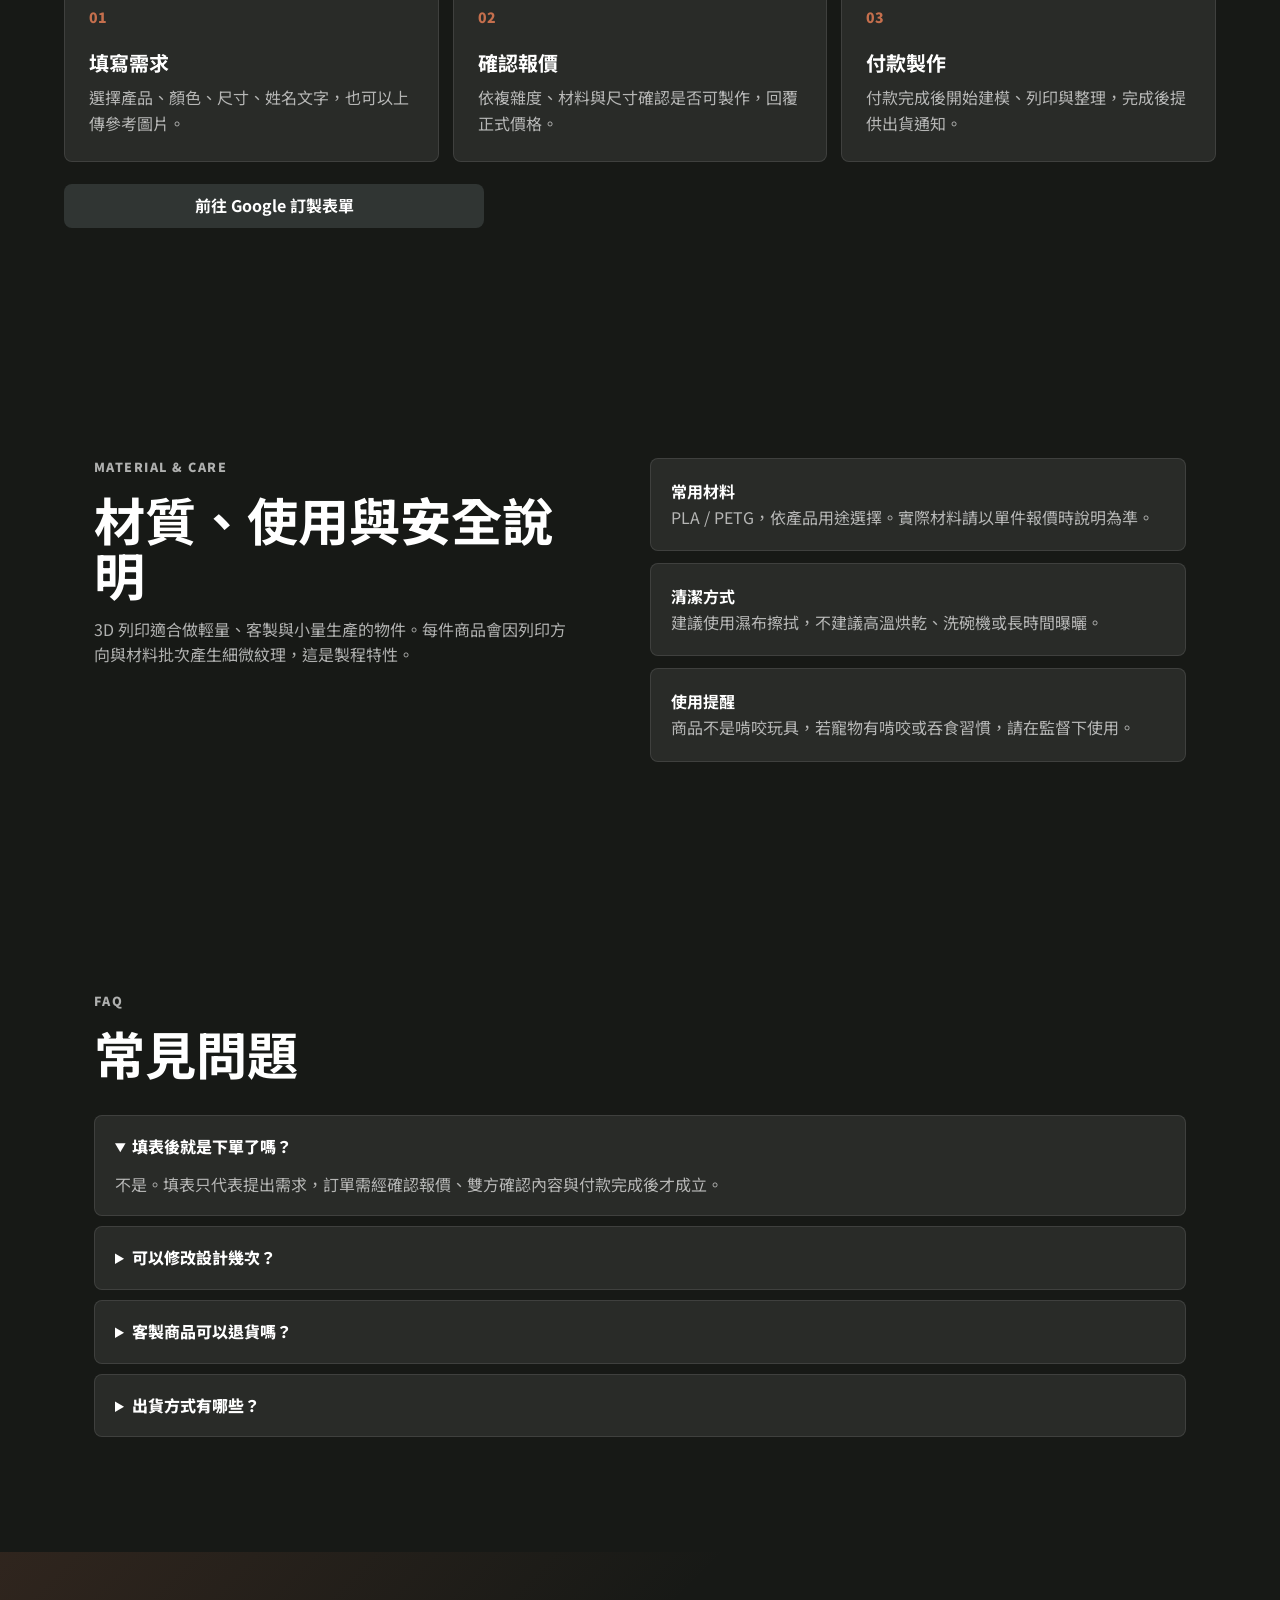
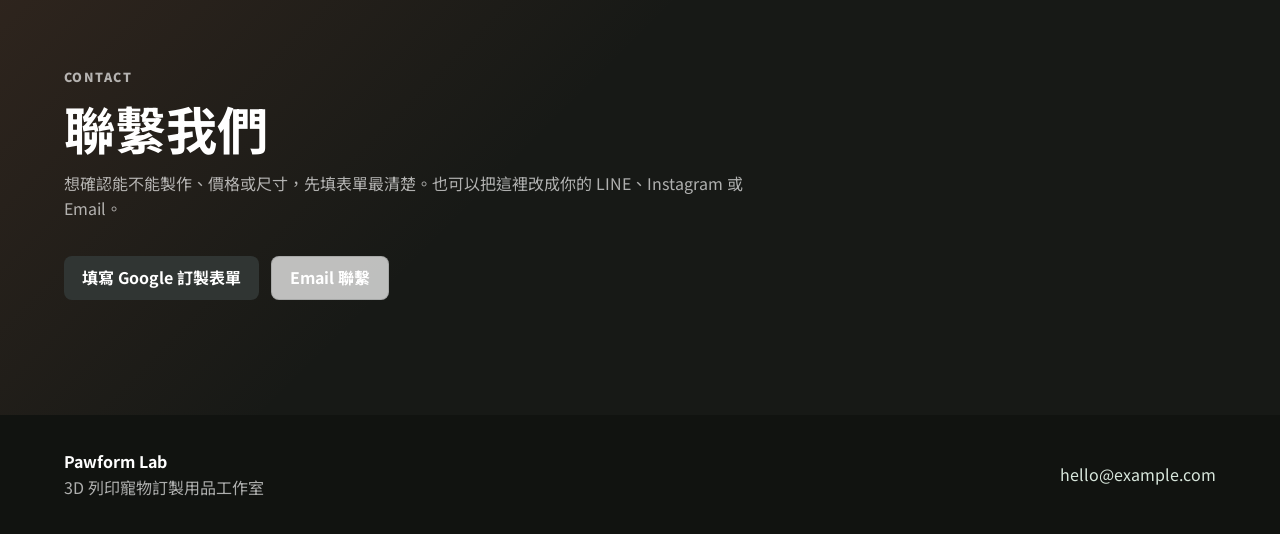
==== commit 5d2bafce: "Refine mobile card labels" ====
--- a/index.html
+++ b/index.html
@@ -69,17 +69,17 @@
             <a class="category-card card-blue" href="#smart-tag">
               <span>03</span>
               <strong>電子吊牌</strong>
-              <small></small>
+              <small>製作中</small>
             </a>
             <a class="category-card card-cream" href="#statue">
               <span>04</span>
-              <strong>寵物雕像製作</strong>
-              <small></small>
+              <strong>寵物雕像訂製</strong>
+              <small>進入訂製</small>
             </a>
             <a class="category-card card-charcoal" href="#doll-bag">
               <span>05</span>
               <strong>娃包</strong>
-              <small></small>
+              <small>獨家製作</small>
             </a>
             <a class="category-card card-mint" href="#about">
               <span>06</span>
--- a/styles.css
+++ b/styles.css
@@ -382,12 +382,17 @@
 }
 
 .category-card strong {
-  max-width: 180px;
-  font-size: 2.05rem;
+  width: 100%;
+  max-width: none;
+  overflow: hidden;
+  font-size: clamp(1.58rem, 7vw, 2.05rem);
   line-height: 1.05;
+  white-space: nowrap;
+  text-overflow: clip;
 }
 
 .category-card small {
+  min-height: 1.35em;
   color: rgba(255, 255, 255, 0.78);
   font-size: 0.9rem;
 }
@@ -815,6 +820,11 @@
 .tag-story h2 {
   color: #5d615f;
   text-shadow: 0 2px 0 rgba(255, 255, 255, 0.9), 0 7px 18px rgba(31, 37, 35, 0.18);
+}
+
+.tag-story h1 {
+  font-size: clamp(2.55rem, 12vw, 6.8rem);
+  line-height: 1.05;
 }
 
 .tag-story > p:last-child {
@@ -1248,7 +1258,7 @@
   }
 
   .category-card strong {
-    font-size: 1.68rem;
+    font-size: clamp(1.34rem, 6vw, 1.68rem);
   }
 
   .tag-story {
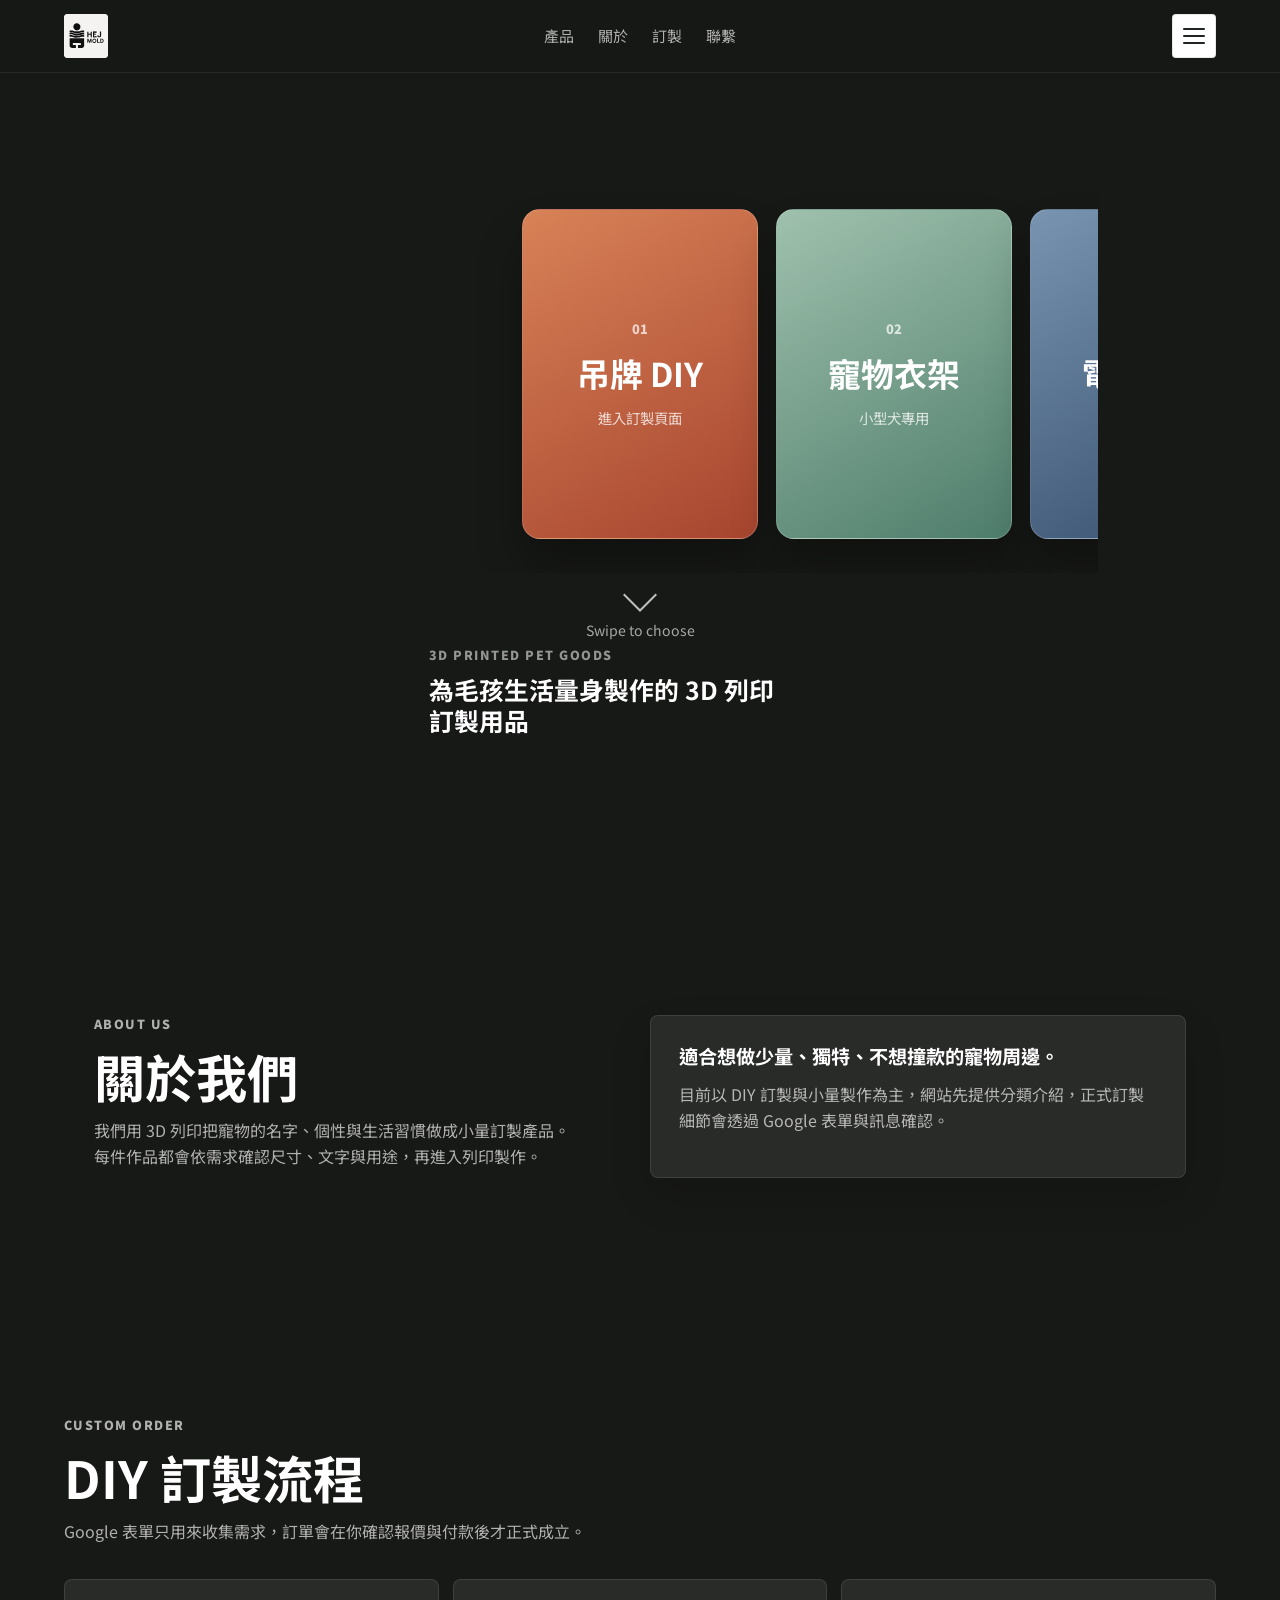
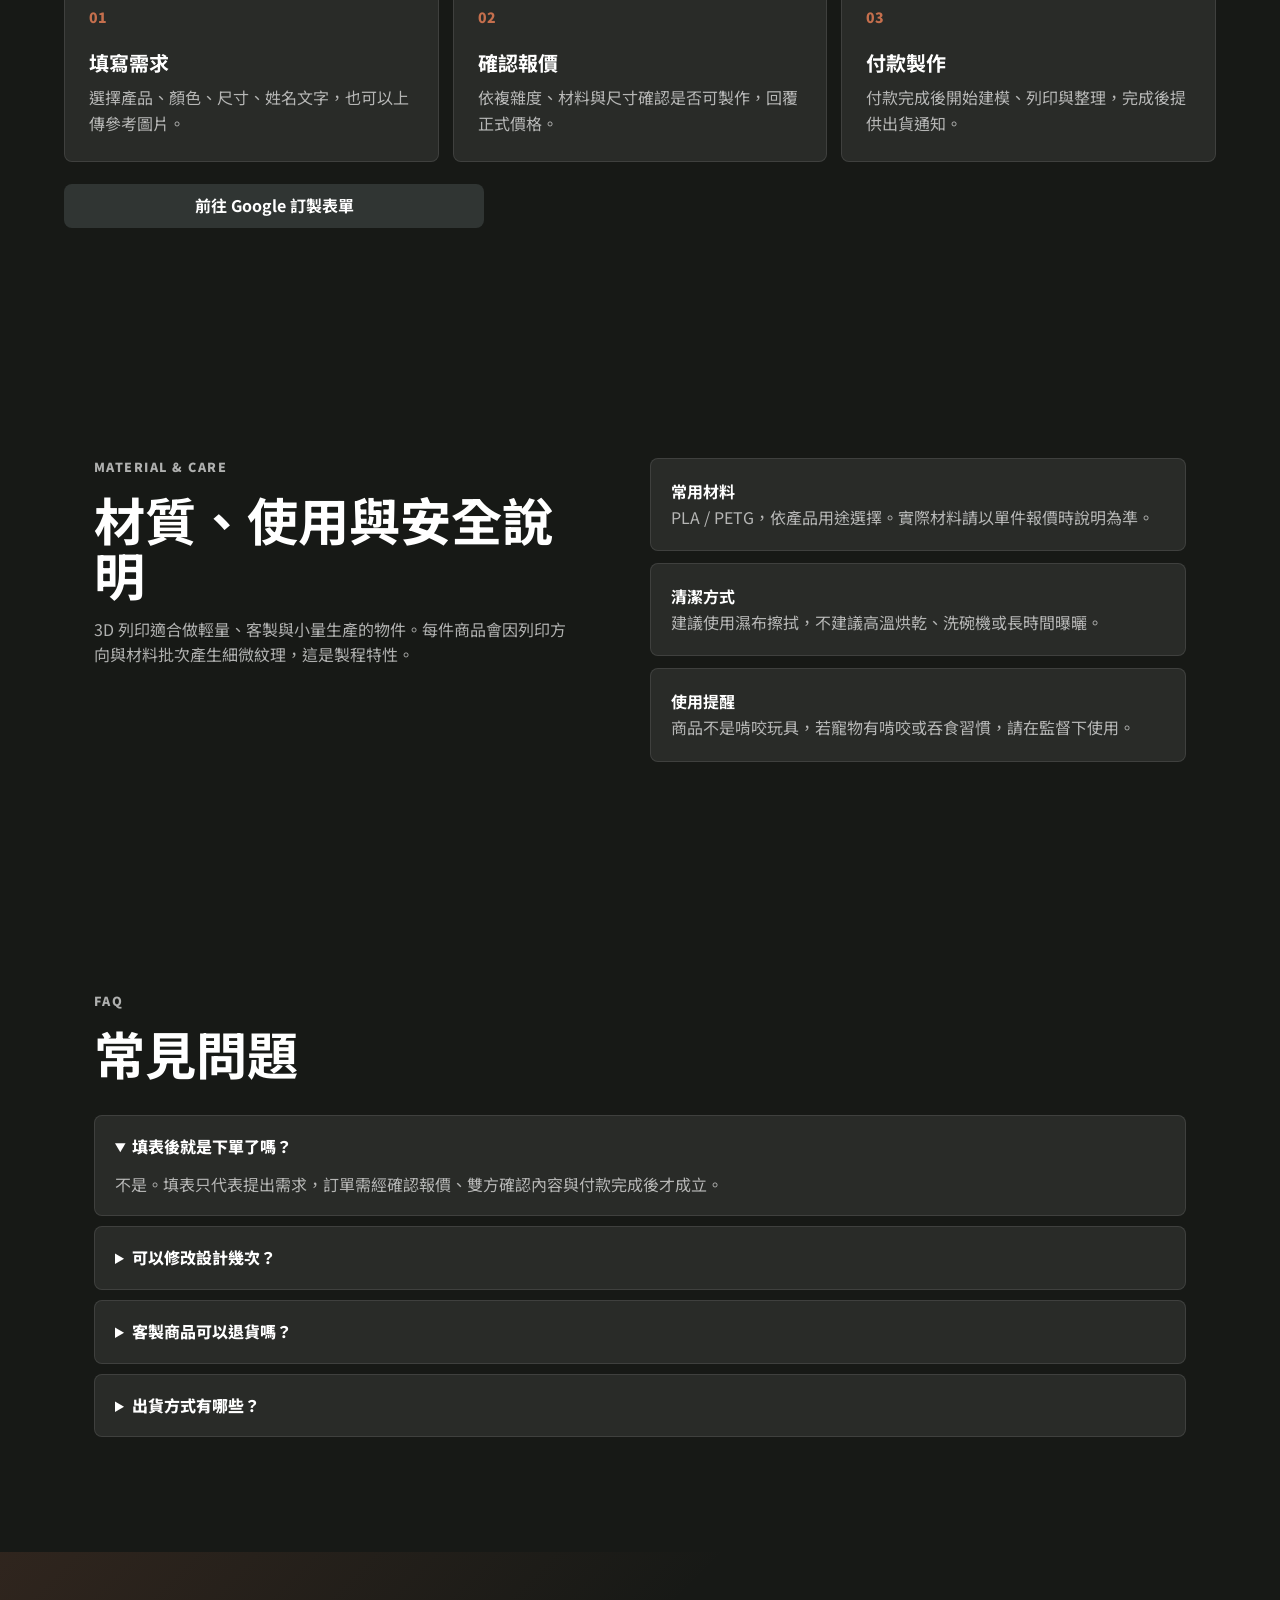
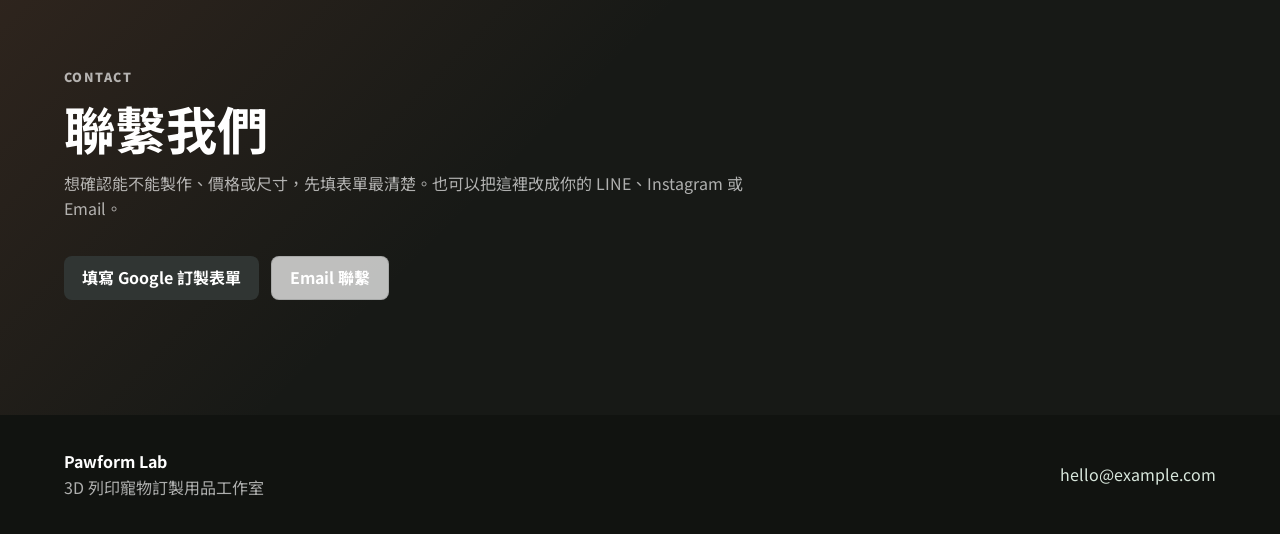
==== commit 2cdc67e4: "Use provided SVG logo" ====
--- a/index.html
+++ b/index.html
@@ -21,7 +21,7 @@
   <body>
     <header class="site-header" aria-label="主選單">
       <a class="brand" href="#top" aria-label="HEJ MOLD 首頁">
-        <img class="brand-logo" src="assets/hej-mold-logo.jpg" alt="HEJ MOLD">
+        <img class="brand-logo" src="assets/hej-mold-logo.svg" alt="HEJ MOLD">
       </a>
       <nav class="nav-links" aria-label="頁面區塊">
         <a href="#products">產品</a>
--- a/styles.css
+++ b/styles.css
@@ -70,7 +70,7 @@
   display: block;
   width: 44px;
   height: 44px;
-  object-fit: cover;
+  object-fit: contain;
   background: white;
   border-radius: 4px;
 }
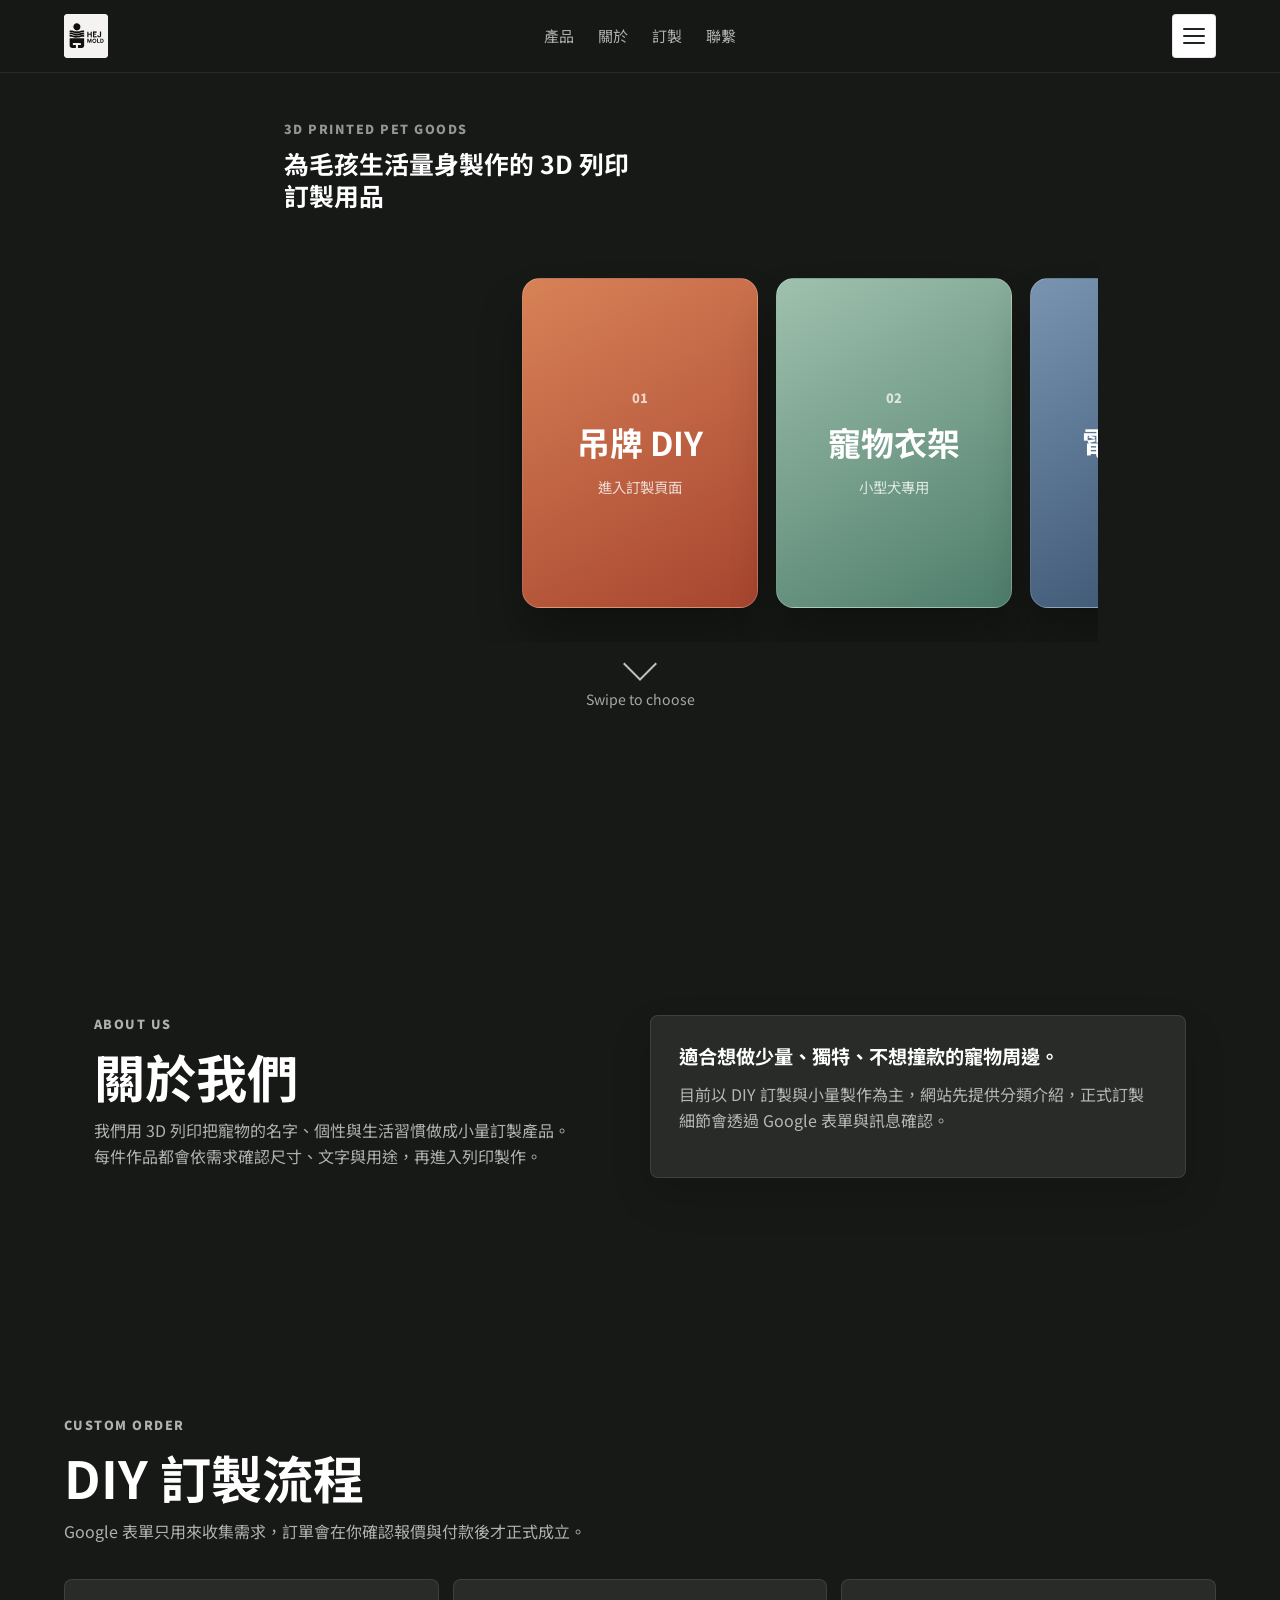
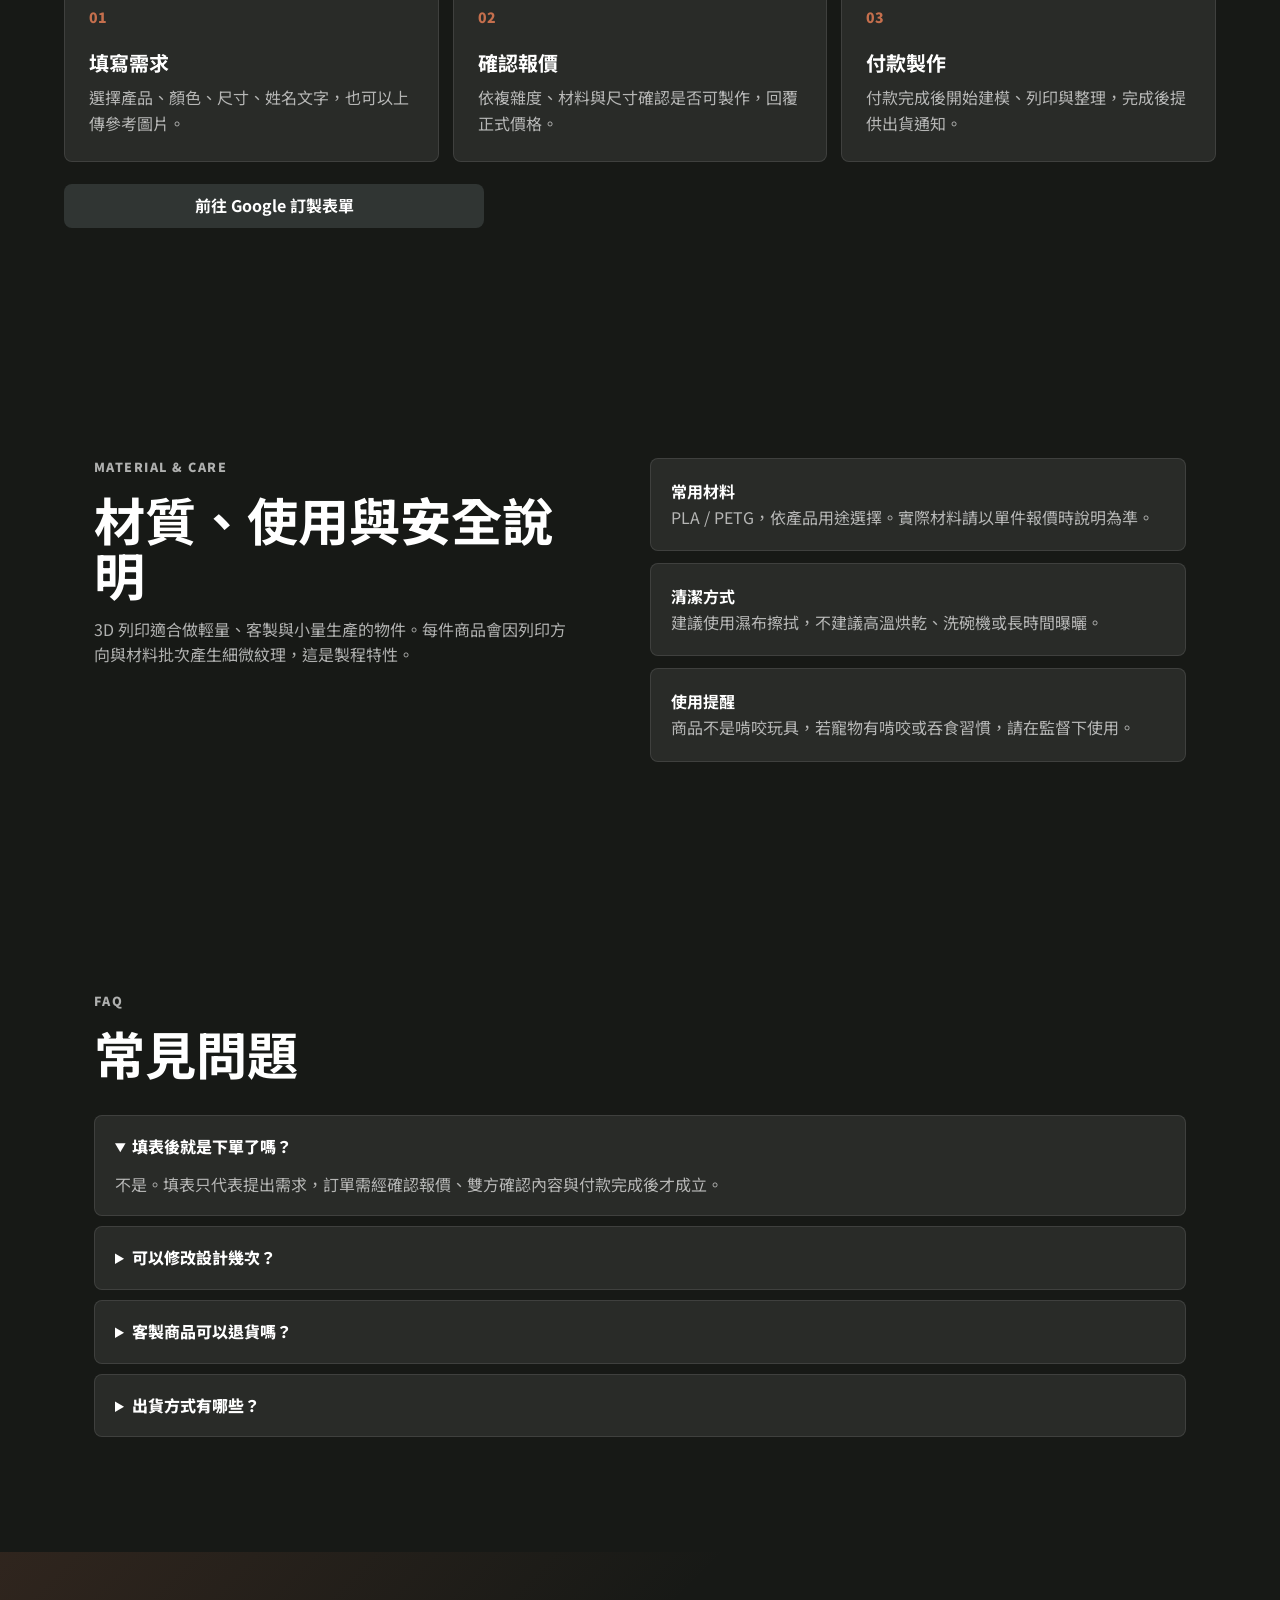
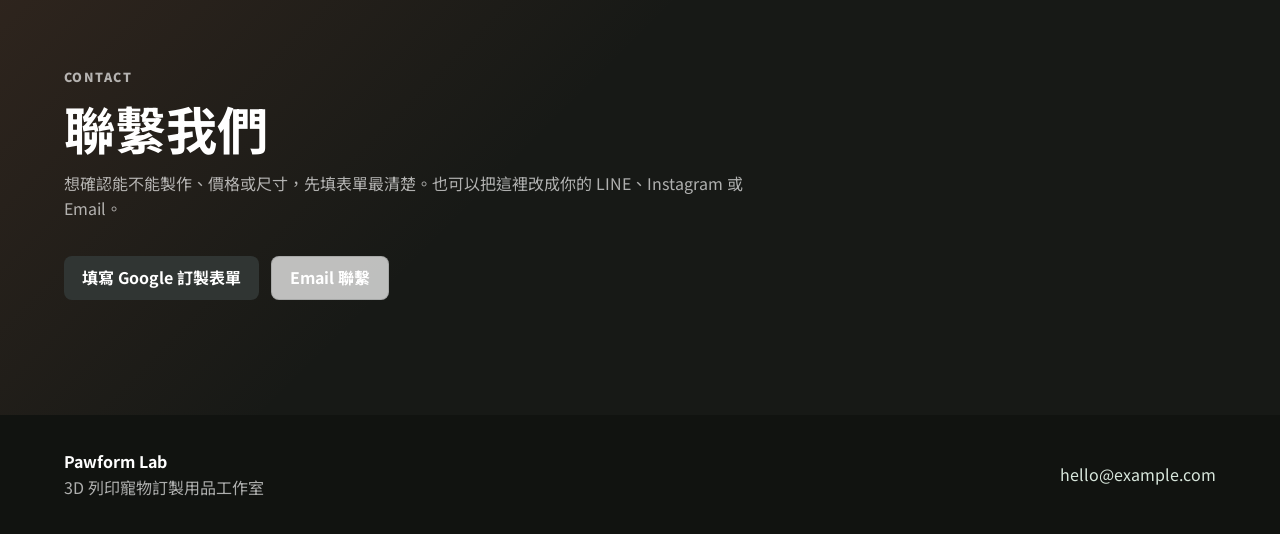
==== commit b9f3577f: "Move homepage tagline above cards" ====
--- a/index.html
+++ b/index.html
@@ -54,6 +54,10 @@
 
     <main id="top">
       <section class="hero section-band">
+        <div class="hero-summary">
+          <p>3D Printed Pet Goods</p>
+          <strong>為毛孩生活量身製作的 3D 列印訂製用品</strong>
+        </div>
         <div class="hero-categories" aria-label="產品類別卡片選單">
           <div class="category-carousel" aria-label="可滑動產品類別">
             <a class="category-card card-clay" href="tag-diy.html">
@@ -96,10 +100,6 @@
             <span></span>
             <p>Swipe to choose</p>
           </div>
-        </div>
-        <div class="hero-summary">
-          <p>3D Printed Pet Goods</p>
-          <strong>為毛孩生活量身製作的 3D 列印訂製用品</strong>
         </div>
       </section>
 
--- a/styles.css
+++ b/styles.css
@@ -244,10 +244,11 @@
 
 .hero {
   display: grid;
-  align-content: center;
+  align-content: start;
   justify-items: center;
+  gap: clamp(26px, 5svh, 58px);
   min-height: 100svh;
-  padding: calc(96px + env(safe-area-inset-top)) clamp(16px, 5vw, 64px) clamp(40px, 6vw, 72px);
+  padding: calc(116px + env(safe-area-inset-top)) clamp(16px, 5vw, 64px) clamp(40px, 6vw, 72px);
   background: #171916;
 }
 
@@ -433,7 +434,7 @@
 .hero-summary {
   display: grid;
   gap: 8px;
-  width: min(430px, 100%);
+  width: min(720px, 100%);
   padding: 4px 4px 0;
   color: white;
 }
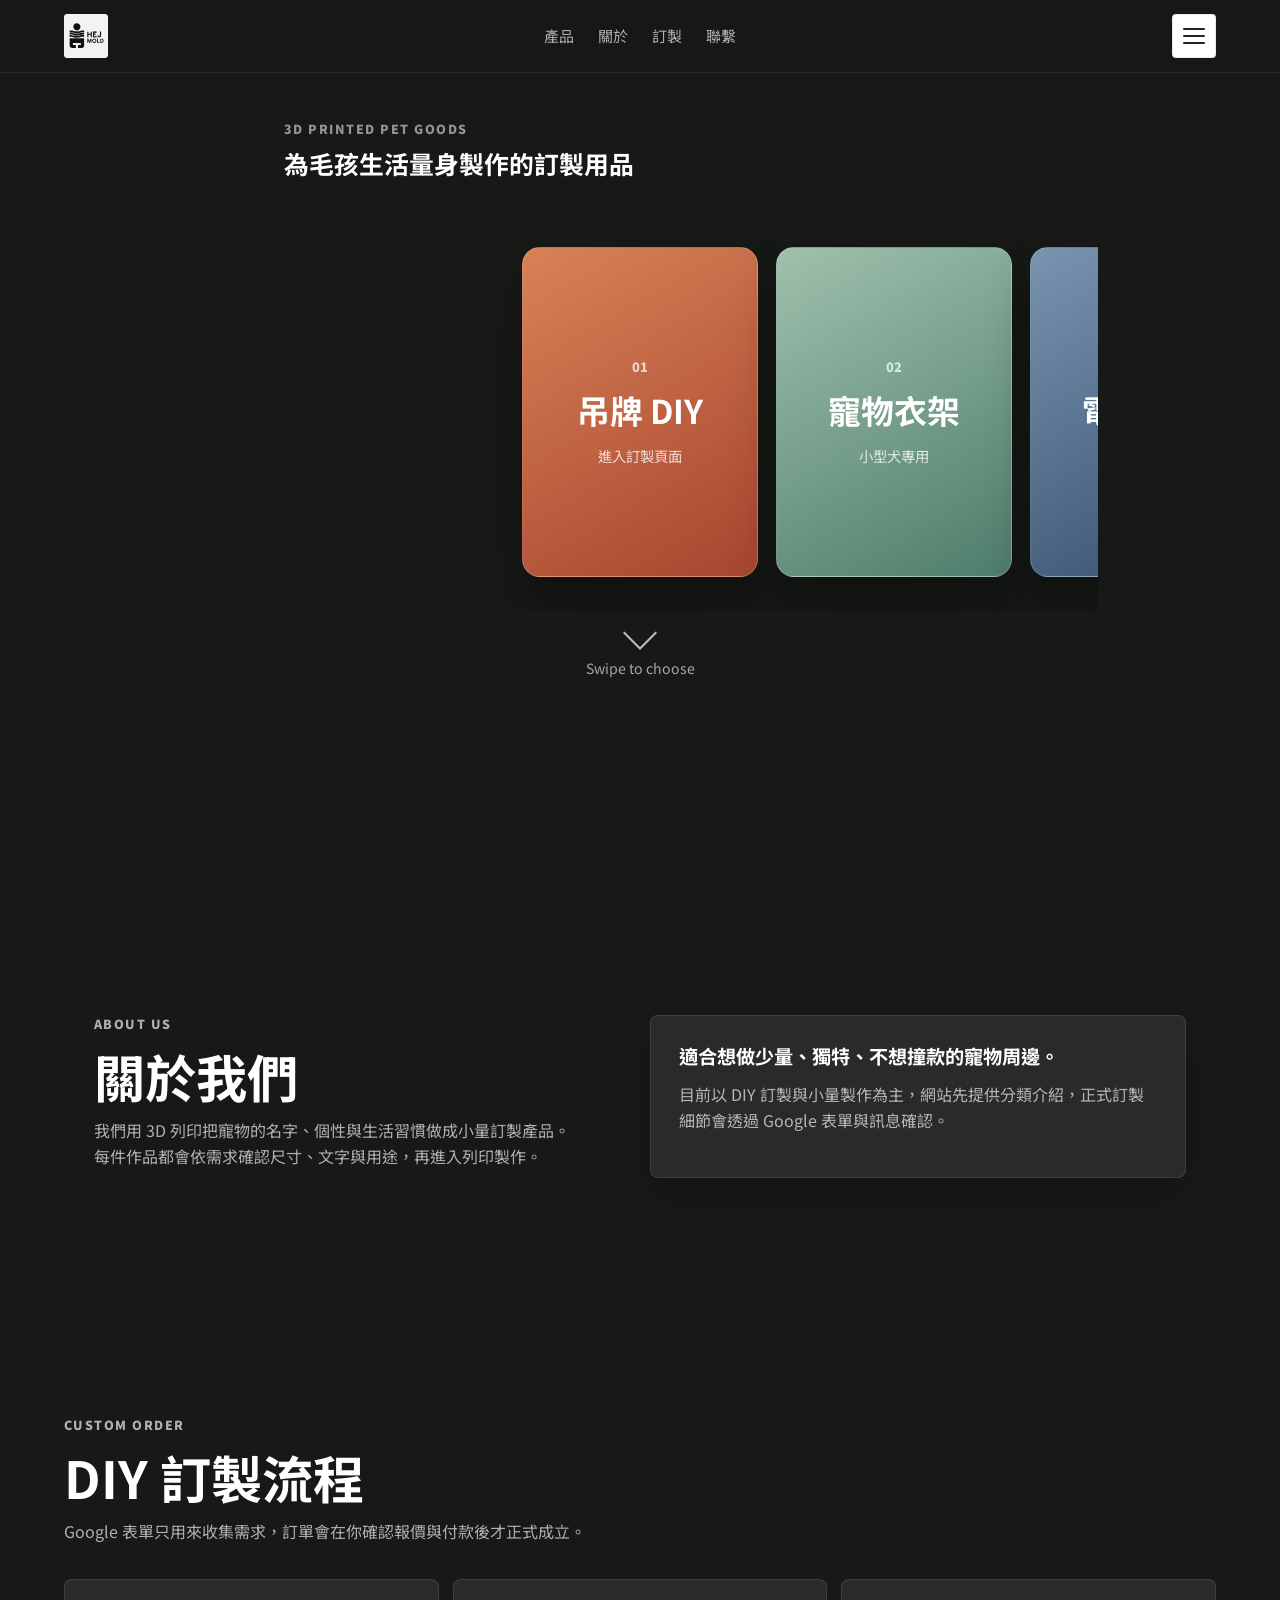
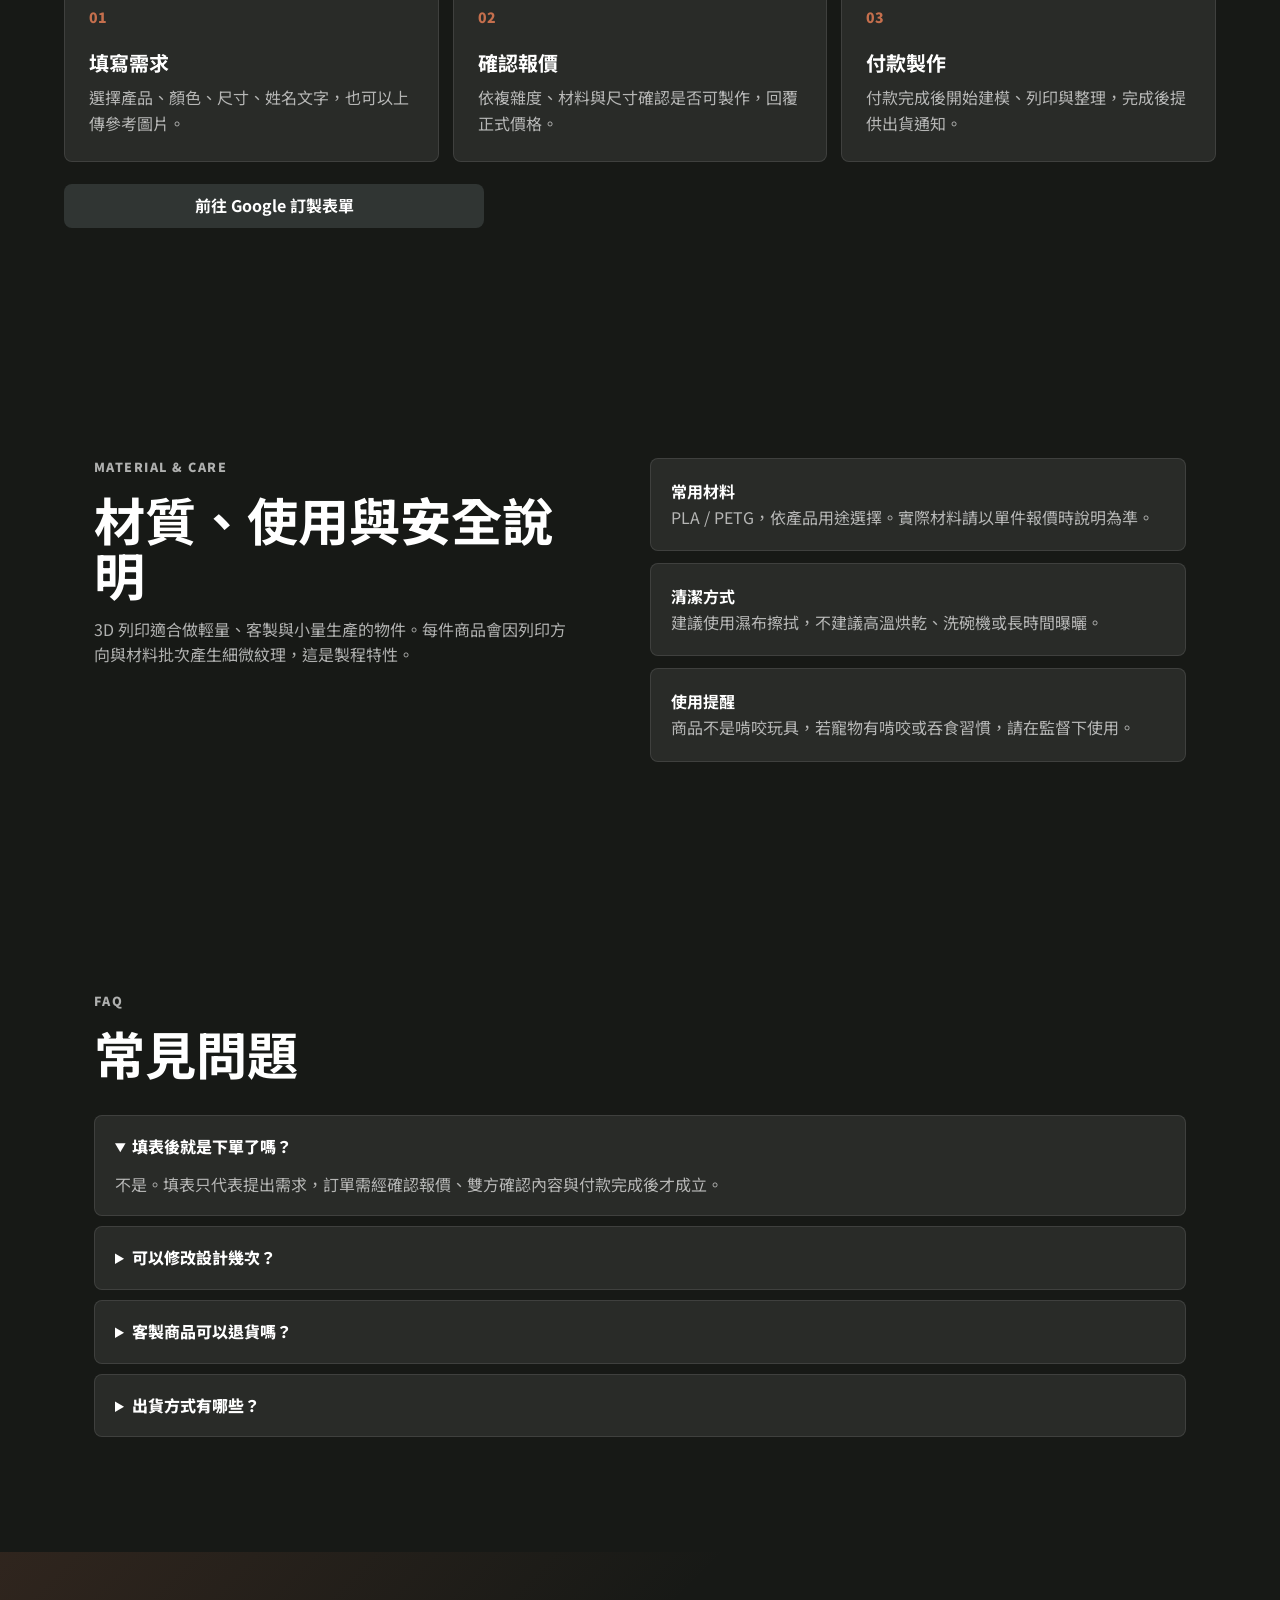
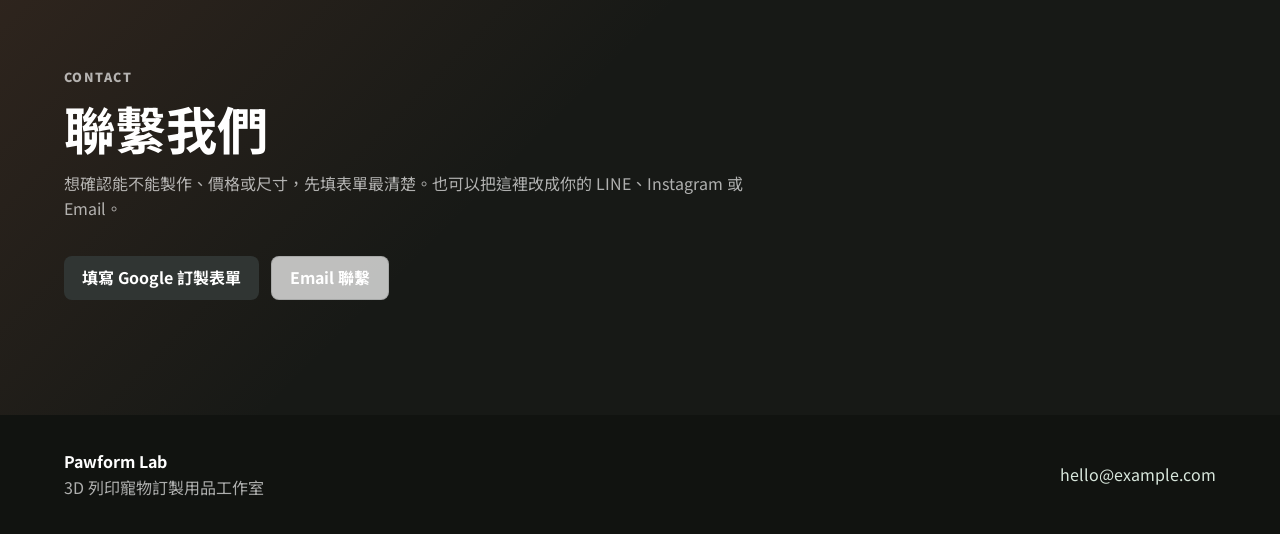
==== commit c8e8a8d7: "Remove 3D print wording from homepage tagline" ====
--- a/index.html
+++ b/index.html
@@ -56,7 +56,7 @@
       <section class="hero section-band">
         <div class="hero-summary">
           <p>3D Printed Pet Goods</p>
-          <strong>為毛孩生活量身製作的 3D 列印訂製用品</strong>
+          <strong>為毛孩生活量身製作的訂製用品</strong>
         </div>
         <div class="hero-categories" aria-label="產品類別卡片選單">
           <div class="category-carousel" aria-label="可滑動產品類別">
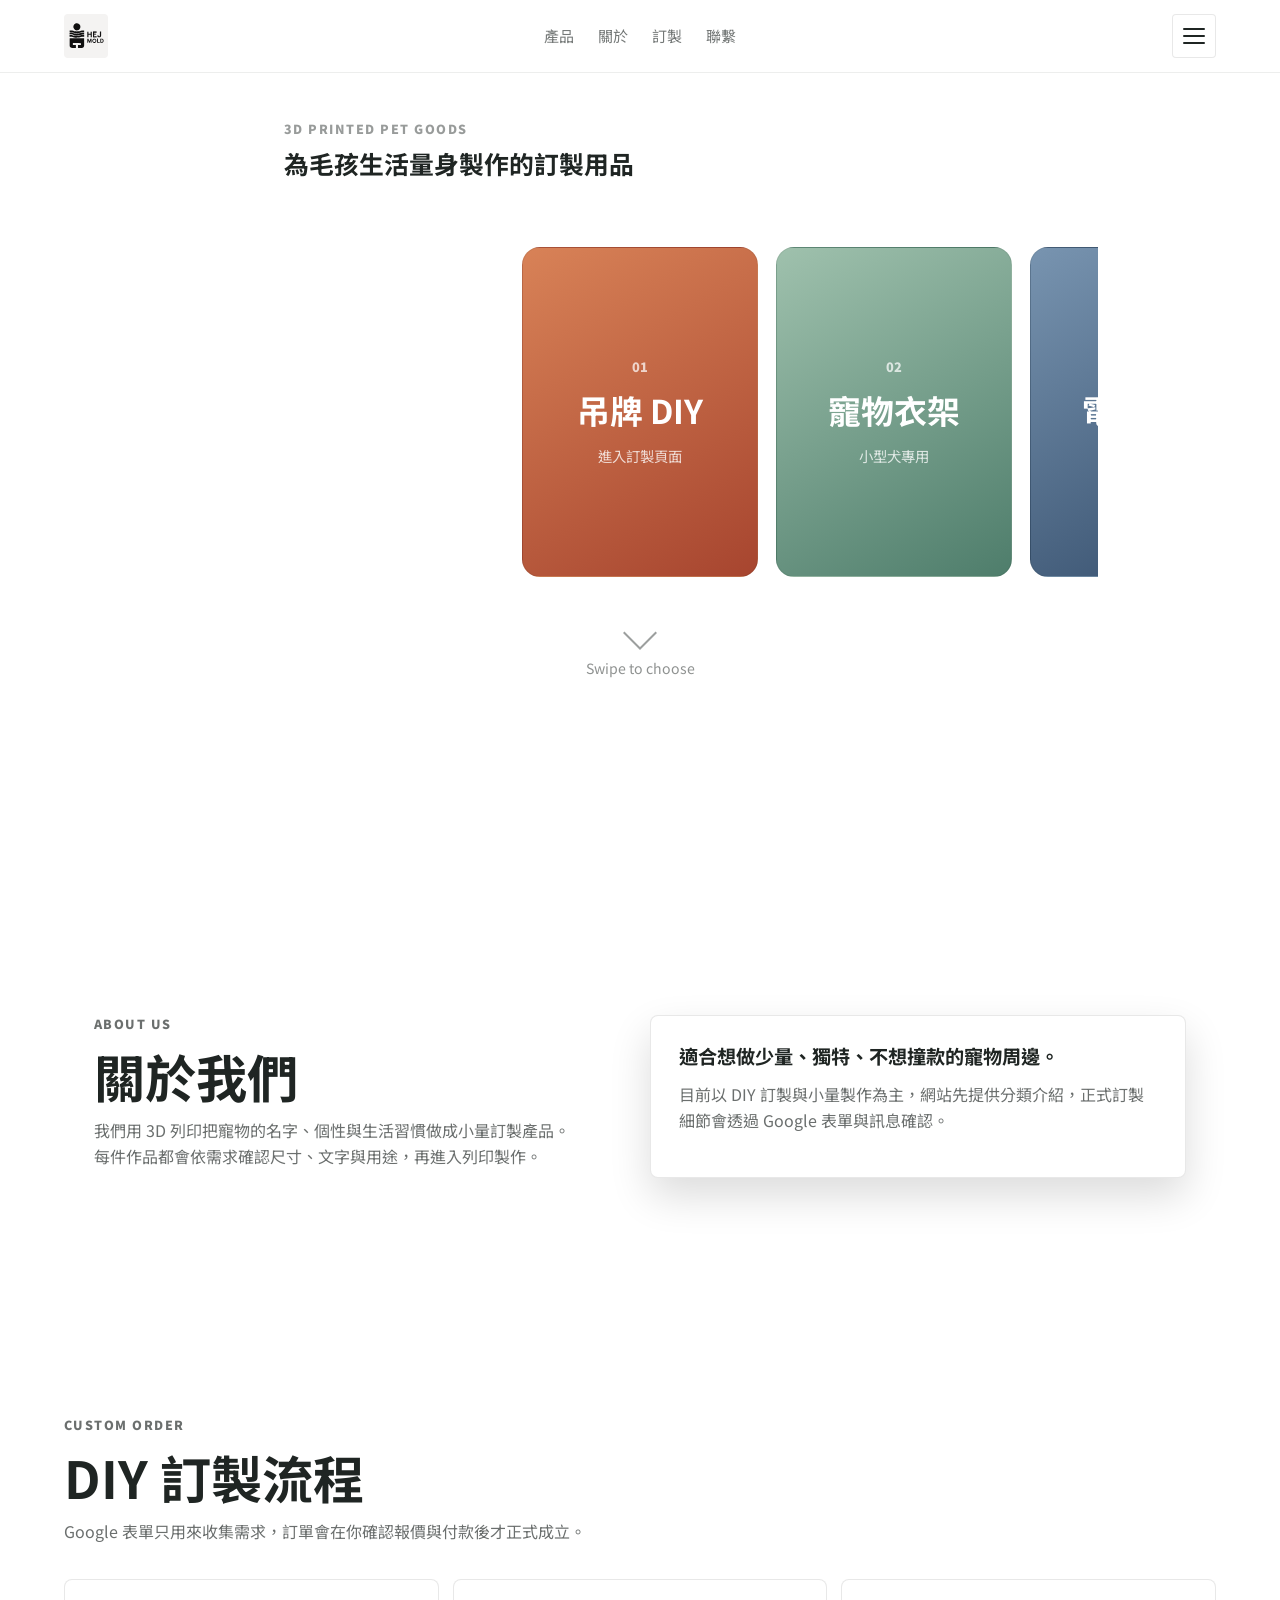
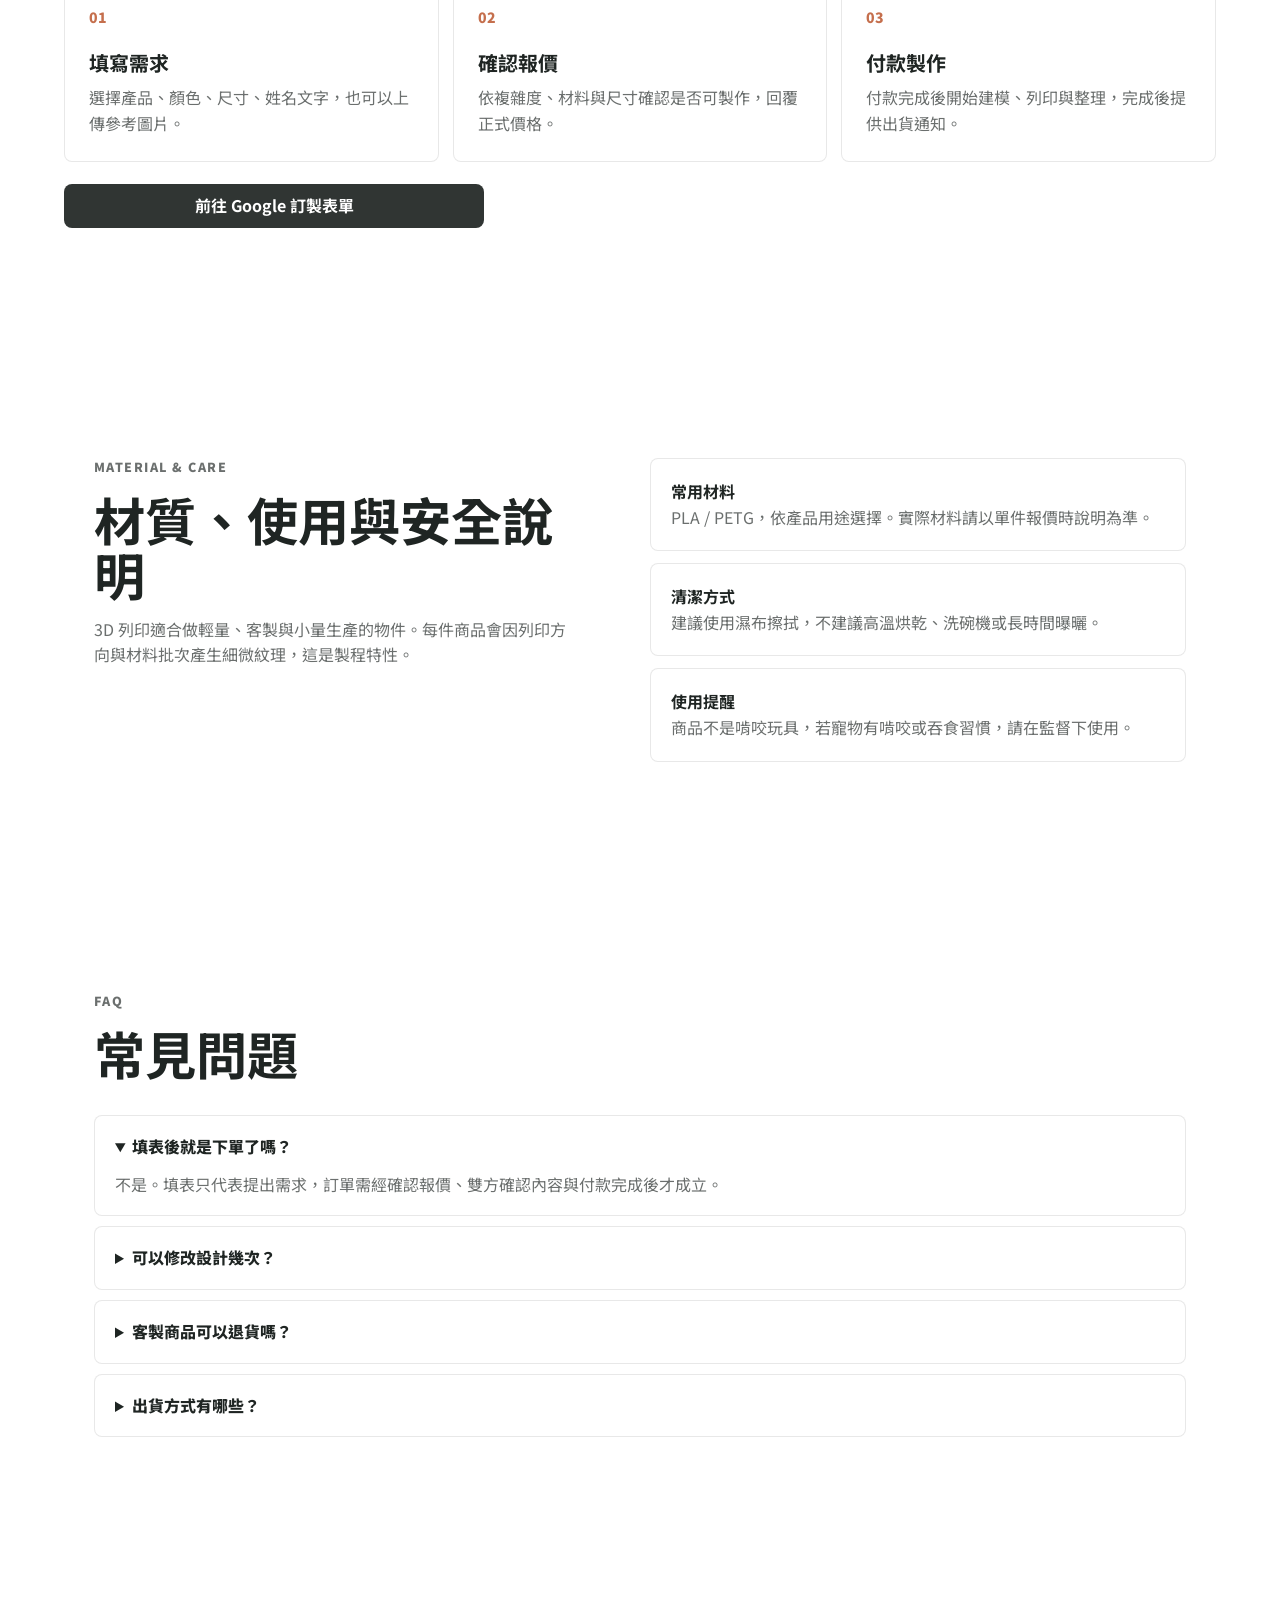
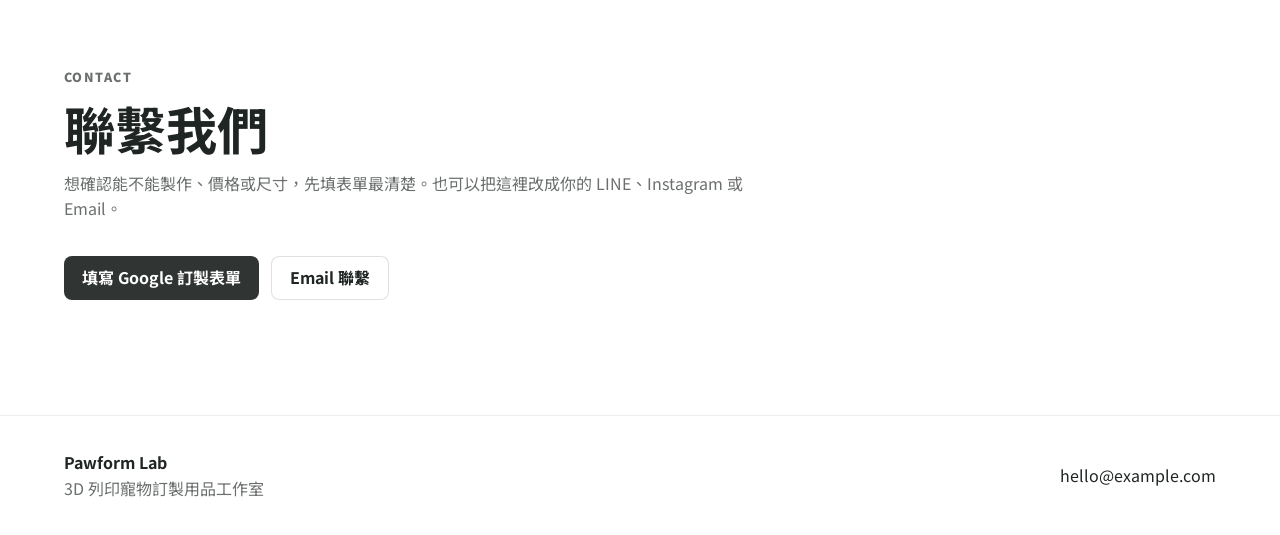
==== commit f97a87bb: "Remove about and contact carousel cards" ====
--- a/index.html
+++ b/index.html
@@ -85,16 +85,6 @@
               <strong>娃包</strong>
               <small>獨家製作</small>
             </a>
-            <a class="category-card card-mint" href="#about">
-              <span>06</span>
-              <strong>關於我們</strong>
-              <small>小量訂製工作室</small>
-            </a>
-            <a class="category-card card-clay" href="#contact">
-              <span>07</span>
-              <strong>聯繫我們</strong>
-              <small>填表確認報價</small>
-            </a>
           </div>
           <div class="drag-hint">
             <span></span>
--- a/styles.css
+++ b/styles.css
@@ -2,7 +2,7 @@
   --ink: #1f2523;
   --muted: #66706d;
   --line: #dce2de;
-  --paper: #f7f5ef;
+  --paper: #ffffff;
   --panel: #ffffff;
   --clay: #c56f4d;
   --mint: #8fb7a3;
@@ -17,14 +17,14 @@
 
 html {
   scroll-behavior: smooth;
-  background: #171916;
+  background: white;
   overflow-x: hidden;
 }
 
 body {
   margin: 0;
-  color: white;
-  background: #171916;
+  color: var(--ink);
+  background: white;
   font-family: "Noto Sans TC", system-ui, -apple-system, BlinkMacSystemFont, "Segoe UI", sans-serif;
   line-height: 1.6;
   overflow-x: hidden;
@@ -47,8 +47,8 @@
   gap: 24px;
   min-height: calc(72px + env(safe-area-inset-top));
   padding: calc(14px + env(safe-area-inset-top)) clamp(20px, 5vw, 64px) 14px;
-  background: rgba(23, 25, 22, 0.9);
-  border-bottom: 1px solid rgba(255, 255, 255, 0.08);
+  background: rgba(255, 255, 255, 0.92);
+  border-bottom: 1px solid rgba(31, 37, 35, 0.08);
   backdrop-filter: blur(18px);
 }
 
@@ -87,12 +87,12 @@
 
 .nav-links {
   gap: 24px;
-  color: rgba(255, 255, 255, 0.66);
+  color: rgba(31, 37, 35, 0.62);
   font-size: 0.94rem;
 }
 
 .nav-links a:hover {
-  color: white;
+  color: var(--ink);
 }
 
 .nav-cta,
@@ -165,7 +165,7 @@
   min-height: 100%;
   gap: 12px;
   padding: 72px 22px 28px;
-  background: #fffaf0;
+  background: white;
   box-shadow: -18px 0 42px rgba(0, 0, 0, 0.2);
   transform: translateX(100%);
   transition: transform 220ms ease;
@@ -249,7 +249,7 @@
   gap: clamp(26px, 5svh, 58px);
   min-height: 100svh;
   padding: calc(116px + env(safe-area-inset-top)) clamp(16px, 5vw, 64px) clamp(40px, 6vw, 72px);
-  background: #171916;
+  background: white;
 }
 
 .eyebrow {
@@ -297,7 +297,7 @@
 .notice-list p,
 .faq-list p,
 .site-footer p {
-  color: rgba(255, 255, 255, 0.66);
+  color: rgba(31, 37, 35, 0.66);
 }
 
 .section h2,
@@ -307,7 +307,7 @@
 .about-panel strong,
 .faq-list summary,
 .notice-list strong {
-  color: white;
+  color: var(--ink);
 }
 
 .hero-text {
@@ -317,7 +317,7 @@
 }
 
 .button.secondary {
-  background: rgba(255, 255, 255, 0.72);
+  background: white;
   border: 1px solid rgba(31, 37, 35, 0.14);
 }
 
@@ -335,7 +335,7 @@
 
 .drag-hint p {
   margin: 0;
-  color: rgba(255, 255, 255, 0.62);
+  color: rgba(31, 37, 35, 0.5);
   font-size: 0.88rem;
 }
 
@@ -365,10 +365,10 @@
   padding: 22px;
   color: white;
   text-align: center;
-  border: 1px solid rgba(255, 255, 255, 0.18);
+  border: 1px solid rgba(31, 37, 35, 0.08);
   border-radius: 18px;
   scroll-snap-align: center;
-  box-shadow: 0 30px 44px rgba(0, 0, 0, 0.28);
+  box-shadow: none;
   transition: transform 180ms ease, opacity 180ms ease;
 }
 
@@ -436,12 +436,12 @@
   gap: 8px;
   width: min(720px, 100%);
   padding: 4px 4px 0;
-  color: white;
+  color: var(--ink);
 }
 
 .hero-summary p {
   margin: 0;
-  color: rgba(255, 255, 255, 0.54);
+  color: rgba(31, 37, 35, 0.46);
   font-size: 0.78rem;
   font-weight: 900;
   letter-spacing: 0.12em;
@@ -457,7 +457,7 @@
 .drag-hint span {
   width: 24px;
   height: 24px;
-  border: solid rgba(255, 255, 255, 0.72);
+  border: solid rgba(31, 37, 35, 0.44);
   border-width: 0 2px 2px 0;
   transform: rotate(45deg);
   animation: drag-bounce 1.5s ease-in-out infinite;
@@ -802,9 +802,7 @@
 .tag-detail section {
   overflow: hidden;
   padding: clamp(28px, 6vw, 54px);
-  background:
-    linear-gradient(135deg, rgba(255, 255, 255, 0.86), rgba(255, 255, 255, 0.72)),
-    var(--panel);
+  background: white;
   border: 1px solid rgba(31, 37, 35, 0.08);
   border-radius: 8px;
 }
@@ -1049,7 +1047,7 @@
 }
 
 .custom {
-  background: #171916;
+  background: white;
 }
 
 .steps {
@@ -1062,8 +1060,8 @@
 .steps article,
 .notice-list div,
 .faq-list details {
-  background: rgba(255, 255, 255, 0.08);
-  border: 1px solid rgba(255, 255, 255, 0.1);
+  background: white;
+  border: 1px solid rgba(31, 37, 35, 0.1);
   border-radius: 8px;
 }
 
@@ -1101,8 +1099,8 @@
 
 .about-panel {
   padding: 28px;
-  background: rgba(255, 255, 255, 0.08);
-  border: 1px solid rgba(255, 255, 255, 0.1);
+  background: white;
+  border: 1px solid rgba(31, 37, 35, 0.1);
   border-radius: 8px;
   box-shadow: 0 18px 42px rgba(0, 0, 0, 0.14);
 }
@@ -1144,12 +1142,13 @@
   justify-content: space-between;
   gap: 24px;
   padding: 34px clamp(20px, 5vw, 64px);
-  color: white;
-  background: #111310;
+  color: var(--ink);
+  background: white;
+  border-top: 1px solid rgba(31, 37, 35, 0.08);
 }
 
 .site-footer a {
-  color: #d8e7dc;
+  color: var(--ink);
 }
 
 .floating-order {
@@ -1171,9 +1170,7 @@
 }
 
 .contact {
-  background:
-    linear-gradient(135deg, rgba(197, 111, 77, 0.14), transparent 42%),
-    #171916;
+  background: white;
 }
 
 .contact-actions {
@@ -1220,12 +1217,12 @@
   .site-header {
     min-height: calc(58px + env(safe-area-inset-top));
     padding: calc(10px + env(safe-area-inset-top)) 14px 10px;
-    background: #171916;
-    border-bottom-color: rgba(255, 255, 255, 0.08);
+    background: white;
+    border-bottom-color: rgba(31, 37, 35, 0.08);
   }
 
   .brand {
-    color: white;
+    color: var(--ink);
   }
 
   .nav-cta {
